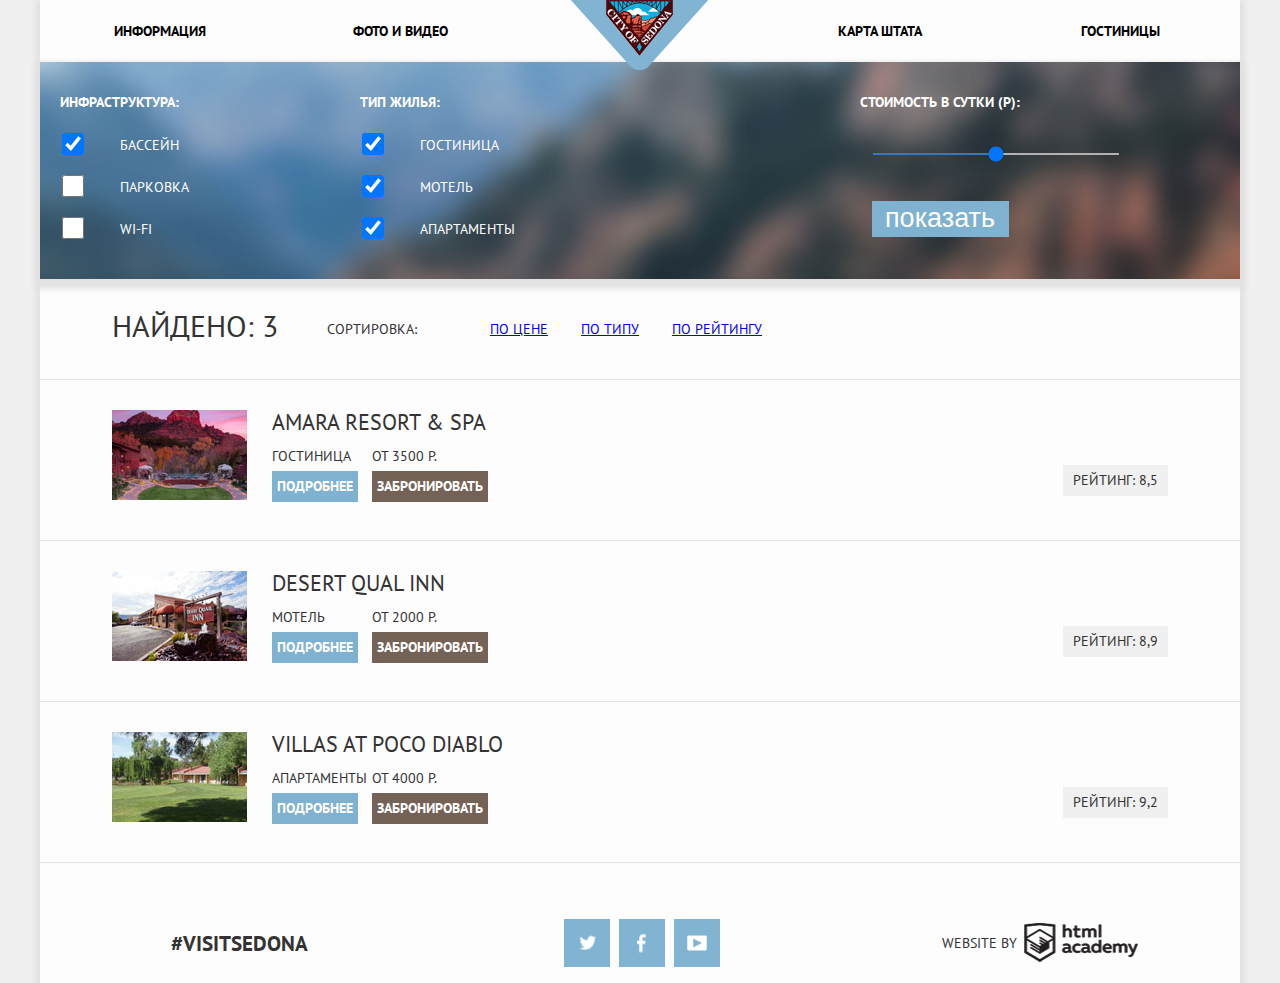
==== inner.html @ 4c353b9e "декоративные изменения" ====
<!DOCTYPE html>
<html lang="ru">

<head>
    <meta charset="UTF-8">
    <title>Document</title>
    <link rel="stylesheet" href="css/normalize.css">
    <link href="https://fonts.googleapis.com/css?family=PT+Sans:400,700&amp;subset=cyrillic,cyrillic-ext" rel="stylesheet">
    <link rel="stylesheet" href="css/style.css">
</head>

<body>
    <div class="wrapper">
        <!--main-header start-->
        <header class="main-header">
            <nav>
                <ul class="clearfix">
                    <li><a href="#">Информация</a></li>
                    <li><a href="#">Фото и видео</a></li>
                    <li><a href="#">Карта штата</a></li>
                    <li><a href="#">Гостиницы</a></li>
                </ul>
            </nav>
            <div class="logo">
                <a href="#"><img src="img/logo-sedona.png" alt="логотип" height="70" width="138"></a>
            </div>
        </header>
        <!--main-header end-->
        <!--ad start-->
        <form action="#" method="post" class="main-form clearfix">
            <fieldset class="">
                <legend>инфраструктура:</legend>
                <div class="inner-form">

                    <div class="check ">
                        <input type="checkbox" name="pool" id="pool" checked>
                    </div>
                    <label for="pool">бассейн</label>
                    <div class="check clearfix">
                        <input type="checkbox" name="parking" id="parking">
                    </div>
                    <label for="parking">парковка</label>
                    <div class="check clearfix">
                        <input type="checkbox" name="wi-fi" id="wi-fi">
                    </div>
                    <label for="wi-fi">wi-fi</label>
                </div>
            </fieldset>

            <fieldset class="">
                <legend>тип жилья:</legend>
                <div class="inner-form">
                    <div class="check">
                        <input type="checkbox" name="hotel" id="hotel" checked>
                    </div>
                    <label for="hotel">гостиница</label>
                    <div class="check">
                        <input type="checkbox" name="motel" id="motel" checked>
                    </div>
                    <label for="motel">мотель</label>
                    <div class="check">
                        <input type="checkbox" name="apartaments" id="apartaments" checked>

                    </div>
                    <label for="apartaments">апартаменты</label>
                </div>
            </fieldset>

            <fieldset class="">
                <legend>стоимость в сутки (Р):</legend>
                <input type="range" id="count" name="count" min="1" max="3000" step="100">
            </fieldset>
            <button type="submit">показать</button>
        </form>
        <!--ad end-->
        <!--sort start-->
        <div class="sort clearfix">
            <h2>найдено: 3</h2>
            <span>сортировка:</span>
            <ul class="clearfix">
                <li><a href="#">по цене</a></li>
                <li><a href="#">по типу</a></li>
                <li><a href="#">по рейтингу</a></li>
            </ul>
        </div>
        <!--sort end-->
        <!--results start-->
        <div class="results">
            <div class="results-item clearfix">
                <div class="image">
                    <img src="img/amara-resort.jpg" alt="amara resort & spa" height="90" width="135"></div>
                <div class="raiting">рейтинг: 8,5</div>
                <div class="inf">
                    <h2>amara resort & spa</h2>
                    <span>гостиница</span>
                    <span>от 3500 р.</span>
                    <a href="#">подробнее</a>
                    <a href="#">забронировать</a>
                </div>
            </div>
            <div class="results-item clearfix">
                <div class="image">
                    <img src="img/desert-quan-inn.jpg" alt="desert qual inn" height="90" width="135">
                </div>
                <div class="raiting">рейтинг: 8,9</div>
                <div class="inf">
                    <h2>desert qual inn</h2>
                    <span>мотель</span>
                    <span>от 2000 р.</span>
                    <a href="#">подробнее</a>
                    <a href="#">забронировать</a>
                </div>
            </div>
            <div class="results-item clearfix">
                <div class="image">
                    <img src="img/villas-at-poco.jpg" alt="villas at poco diablo" height="90" width="135">
                </div>
                <div class="raiting">рейтинг: 9,2</div>
                <div class="inf">
                    <h2>villas at poco diablo</h2>
                    <span>апартаменты</span>
                    <span>от 4000 р.</span>
                    <a href="#">подробнее</a>
                    <a href="#">забронировать</a></div>
            </div>
        </div>
        <!--results end-->
        <!--footer start-->
        <footer>
            <div class="footer-hashtag">
                <p>#visitsedona</p>
            </div>
            <div class="footer-social">
                <a class="social-btn social-btn-tw" href="#">Твиттер</a>
                <a class="social-btn social-btn-fb" href="#">Фейсбук</a>
                <a class="social-btn social-btn-yb" href="#">Ютюб</a>
            </div>
            <div class="footer-copyright">
                <p>website by</p>
                <a class="btn" href="https://htmlacademy.ru"><img src="img/logo-academy.png" alt="академия" height="39" width="113"></a>
            </div>
        </footer>
    </div>
    <!--footer end-->
</body>

</html>
---- css/style.css ----
body {
    font-family: "PT Sans", "Arial", sans-serif;
    font-size: 14px;
    line-height: 21px;
    color: #333333;
    font-weight: normal;
    background-color: #F0F0F0;
    text-transform: uppercase
}

.wrapper {
    max-width: 1200px;
    min-width: 768px;
    margin: auto;
    background-color: #FDFDFD;
    box-shadow: 0px 5px 5px 5px #E2E2E2;
}

h2 {
    font-family: "PT Sans", sans-serif;
    font-size: 30px;
    line-height: 24px;
    font-weight: normal;
}

h3 {
    font-family: "PT Sans", sans-serif;
    font-weight: bold;
    font-size: 21px;
    line-height: 26px;
    color: #000000
}

.clearfix:after {
    display: table;
    content: "";
    clear: both;
}

header {
    position: relative;
}

ul {
    margin: 0;
    padding: 0
}

nav li {
    float: left;
    width: 20%;
    list-style: none;
    text-align: center;
    padding: 18px 0;
}

nav li a {
    text-decoration: none;
    color: black;
    font-weight: bold;
    line-height: 26px;
}

nav li:nth-child(3) {
    margin-left: 20%;
}

.logo {
    width: 138px;
    height: 70px;
    position: absolute;
    top: 0;
    bottom: 0;
    left: 0;
    right: 0;
    margin-left: auto;
    margin-right: auto;
    z-index: 100
}

.intro {
    height: 512px;
    position: relative;
    width: 100%;
    background-image: url(../img/mountains.jpg);
    background-size: contain;
    background-size: 1200px 512px;
    background-repeat: no-repeat;
    position: relative;
}

.intro::after {
    content: "";
    position: absolute;
    width: 100%;
    min-width: 768px;
    height: 57px;
    background-image: url(../img/tooth.png);
    background-position: bottom;
    background-color: transparent;
    background-size: contain;
    background-repeat: no-repeat;
    display: block;
    top: 100%;
    margin-top: -57px;
    z-index: 400;
}

nav li a:hover {
    color: #81B3D2;
}

nav li a:active {
    color: #B2B2B2;
}

.intro img {
    position: absolute;
    top: 70px;
    bottom: 0;
    left: 0;
    right: 0;
    margin-left: auto;
    margin-right: auto;
}

.main-page-content .about-sedona {
    text-align: center;
    padding-top: 61px;
    font-size: 21px;
    width: 440px;
    margin-left: auto;
    margin-right: auto;
}

.main-page-content .features-title {
    text-align: center;
    line-height: 26px;
}

.about-sedona-wrapper {
    height: 217px;
    margin-top: -20px;
    background-color: white;
}

.cause {
    font-size: 0px;
    height: 256px;
    background-color: #7FB1D0
}

.desription {
    display: inline-block;
    width: 33.333333%;
    min-height: 256px;
    vertical-align: top;
    font-size: 14px;
    text-align: center;
    background-color: #7FB1D0
}

.arround-picture {
    max-width: 302px;
    color: #ffffff;
    margin: auto
}

.arround-picture h3 {
    color: #ffffff;
    width: 155px;
    line-height: 21px;
    margin-left: auto;
    margin-right: auto;
    margin-top: 53px;
}

.advantages {
    font-size: 0;
    height: 331px;
}

.advantages-item {
    display: inline-block;
    width: 33.333333%;
    font-size: 14px;
    text-align: center;
    vertical-align: top;
    position: relative;
    margin-top: 164px;
}

.advantages-item:first-of-type::before {
    content: "";
    position: absolute;
    background-image: url(../img/house.png);
    width: 75px;
    height: 72px;
    bottom: 125px;
    right: 50%;
    margin-right: -37px;
}

.inner-wrapper {
    max-width: 285px;
    margin-left: auto;
    margin-right: auto;
}

.advantages-item:nth-of-type(2)::before {
    content: "";
    position: absolute;
    background-image: url(../img/hamburger.png);
    width: 74px;
    height: 70px;
    bottom: 125px;
    right: 50%;
    margin-right: -37px;
}

.advantages-item:last-of-type::before {
    content: "";
    position: absolute;
    background-image: url(../img/present.png);
    width: 64px;
    height: 76px;
    bottom: 125px;
    right: 50%;
    margin-right: -32px;
}

.advantages-item b {
    font-family: "PT Sans", sans-serif;
    font-weight: bold;
    font-size: 21px;
}

.img-wrapper {
    display: inline-block;
    width: 66.666666%;
    vertical-align: top;
}

.img-wrapper img {
    max-width: 100%;
    width: auto;
}

.№ {
    font-size: 14px;
    display: inline-block;
    width: 33.333333%;
    height: 256px;
    text-align: center;
    vertical-align: top;
    background-color: #ECECEC;
    margin-top: 0;
}

.inner-cause-wrapper {
    max-width: 265px;
    height: 142px;
    margin-left: auto;
    margin-right: auto;
}

.inner-cause-wrapper h3 {
    display: inline-block;
    vertical-align: top;
    line-height: 21px;
    margin-top: 50px;
    width: 145px;
}

.pre-form-message {
    width: 434px;
    margin-left: auto;
    margin-right: auto
}

.pre-form-message h2 {
    text-align: center;
    font-size: 30px;
    font-weight: bold
}

.pre-form-message p {
    text-align: center;
    width: 399px;
    line-height: 24px;
}

.form-title {
    text-align: center;
    width: 568px;
    height: 86px;
    margin-left: auto;
    margin-right: auto;
    background-color: #756256
}

.form-title h3 {
    color: white;
    padding-top: 30px;
    font-style: 21px;
}

footer {
    font-size: 0px;
    height: 120px;
}

[class^="footer-"] {
    display: inline-block;
    width: 33.3%;
    font-size: 14px;
    text-align: center;
    vertical-align: middle;
    margin-top: 40px
}
.footer-hashtag{
    font-size: 21px;
    font-weight: bold
}
.footer-social .social-btn {
    font-size: 0;
    display: inline-block;
    vertical-align: top;
    width: 46px;
    height: 48px;
    background-color: #81B3D2;
    position: relative;
    margin-left: 5px;
}

.footer-social .social-btn:hover {
    background-color: #669EC0;
}

.footer-social .social-btn:active {
    background-color: #5496BD;
}

.social-btn::before {
    content: "";
    position: absolute;
    background-image: url(../img/spritesheet.png);
    background-repeat: no-repeat;
    transform: translate(-50%, -50%);
    top: 50%;
    left: 50%;
}

.social-btn:active::before {
    opacity: 0.3
}

.social-btn-tw::before {
    width: 17px;
    height: 15px;
    background-position: -250px -83px;
}

.social-btn-fb::before {
    width: 10px;
    height: 19px;
    background-position: -252px -54px;
}

.social-btn-yb::before {
    width: 20px;
    height: 16px;
    background-position: -5px -5px;
}

.footer-copyright p {
    display: inline-block;
    vertical-align: top;
    margin-top: 30px;
}
.footer-copyright a{
    font-size: 0;
    display: inline-block;
    vertical-align: top;
    margin-top: 40px;
    position: relative;
    width: 115px;
    height: 40px;
    background-image: url(../img/spritesheet.png);
    background-repeat: no-repeat;
    background-position: -4px -69px;
    transform: translate(-50%, -50%);
    top: 0%;
    left: 60px;
}
.footer-copyright a:hover{
    background-position: -160px -5px;
    
}
.footer-copyright a:active{
    background-position: -127px -54px;
    
}
form {
    width: 568px;
    margin-left: auto;
    margin-right: auto;
    box-shadow: 0px 5px 5px 5px #E2E2E2
}

form label {
    width: 95px;
    float: left;
    margin-top: 55px;
    margin-left: 56px;
    font-weight: bold
}

form input {
    width: 346px;
    float: right;
    margin-top: 40px;
    height: 38px;
    margin-right: 60px;
    background-color: #F2F2F2
}

form input:hover {
    background-color: #EBEBEB;
}

form input:active {
    background-color: white;
}

form input:focus {
    background-color: white;
}

.form-col {
    width: 50%;
    float: left;
}

.form-col:first-child {
    width: 50%;
    float: left;
}

.number-child,
.number-parents {
    font-size: 0;
    width: 118px;
    float: right;
    margin-right: 60px
}

.number-parents {
    margin-right: 5px
}

.number-child input,
.number-parents input {
    width: 38px;
    height: 34px;
    display: inline-block;
    vertical-align: top;
    float: none;
    padding: 0;
    margin-right: 0;
}

.number-parents input,
.number-parents button {
    margin-left: -2px
}

.number-child button,
.number-parents button {
    width: 38px;
    height: 38px;
    display: inline-block;
    vertical-align: top;
    margin-top: 40px;
}

.form-col:last-child label {
    margin-left: 51px;
    width: 40px;
}

.form-col label {
    margin-top: 50px;
}

form [type="submit"] {
    width: 458px;
    height: 58px;
    background-color: #7FB1D0;
    color: white;
    font-size: 27px;
    display: inline-block;
    margin-bottom: 55px;
    margin-right: 55px;
    border: none
}

form [type="submit"]:hover {
    background-color: #669EC0;
}

form [type="submit"]:active {
    background-color: #5496BD;
    color: #7EB0CD
}

.main-form {
    margin: 0;
    padding: 0;
    width: auto;
    max-width: 100%;
    height: 217px;
    background-image: url(../img/mountains-in-blur.jpg);
    background-size: cover;
    background-repeat: no-repeat;
    background-position: center
}

.main-form input {
    margin: 0;
    padding: 0;
}

.main-form input[type="checkbox"] {
    width: 26px;
    height: 22px;
    float: left;
    margin: 0;
    clear: left;
    margin-top: 20px;
    margin-left: 20px;
    border: 3px solid black 
}

legend {
    color: white;
    margin-left: 20px;
    font-weight: bolder
}

.inner-form {
    width: 130px;
}

.main-form label {
    float: right;
    width: 50px;
    margin: 0;
    padding: 0;
    clear: left;
    margin-top: -20px;
    color: white;
    font-weight: 100
}

.main-form fieldset {
    float: left;
    width: 25%;
    height: auto;
    margin: 0;
    margin-top: 30px;
    ;
    padding: 0;
    border: none
}

.main-form fieldset:last-of-type {
    height: 50%;
    width: 50%;
}

.main-form fieldset:last-of-type legend {
    margin-left: auto;
    margin-right: auto
}

.main-form input[type="range"] {
    width: 248px;
    float: right;
    clear: right;
    height: 2px;
    margin-top: 40px;
    margin-right: 20%
}

.main-form button {
    width: 137px;
    height: 36px;
    margin-left: auto;
    margin-right: auto;
    display: block
}

.sort h2 {
    margin-left: 72px;
    margin-top: 35px;
    float: left;
    clear: left
}

.sort {
    border-bottom: 1px solid #E3E3E3;
    height: 100px
}

.sort li {
    list-style: none;
    float: left;
    height: 30px;
    margin-top: 40px;
    margin-left: 33px;
}

.sort li a {
    margin-top: 0px;
    float: left;
    clear: left
}

.sort li:first-child a {
    margin-left: 40px;
}

.sort span {
    margin-left: 49px;
    float: left;
    margin-top: 40px
}

.results-item {
    padding: 30px 72px;
    border-bottom: 1px solid #E3E3E3;
}

.results-item .image {
    float: left;
}

.results-item .raiting {
    float: right;
    background-color: #F0F0F0;
    padding: 5px 10px;
    margin-top: 55px;
}

.results-item .inf {
    margin: 0;
    padding: 0;
    margin-left: 160px;
    height: 100px;
}

.inf h2 {
    font-size: 22px;
    float: left;
    padding: 0;
    margin: 0;
}

.inf span {
    display: inline-block;
    margin-top: -60px
}

.inf span {
    float: left;
    clear: left
}

.inf span:last-of-type {
    margin-left: 100px
}

.inf a {
    float: left;
    padding: 0;
    margin: 0;
    margin-top: -35px;
    text-decoration: none;
    background-color: #7FB1D0;
    color: white;
    padding: 5px;
    font-weight: bold
}

.inf a:last-of-type {
    margin-left: 100px;
    background-color: #756256
}

.inf a:first-of-type {
    float: left;
    clear: left
}
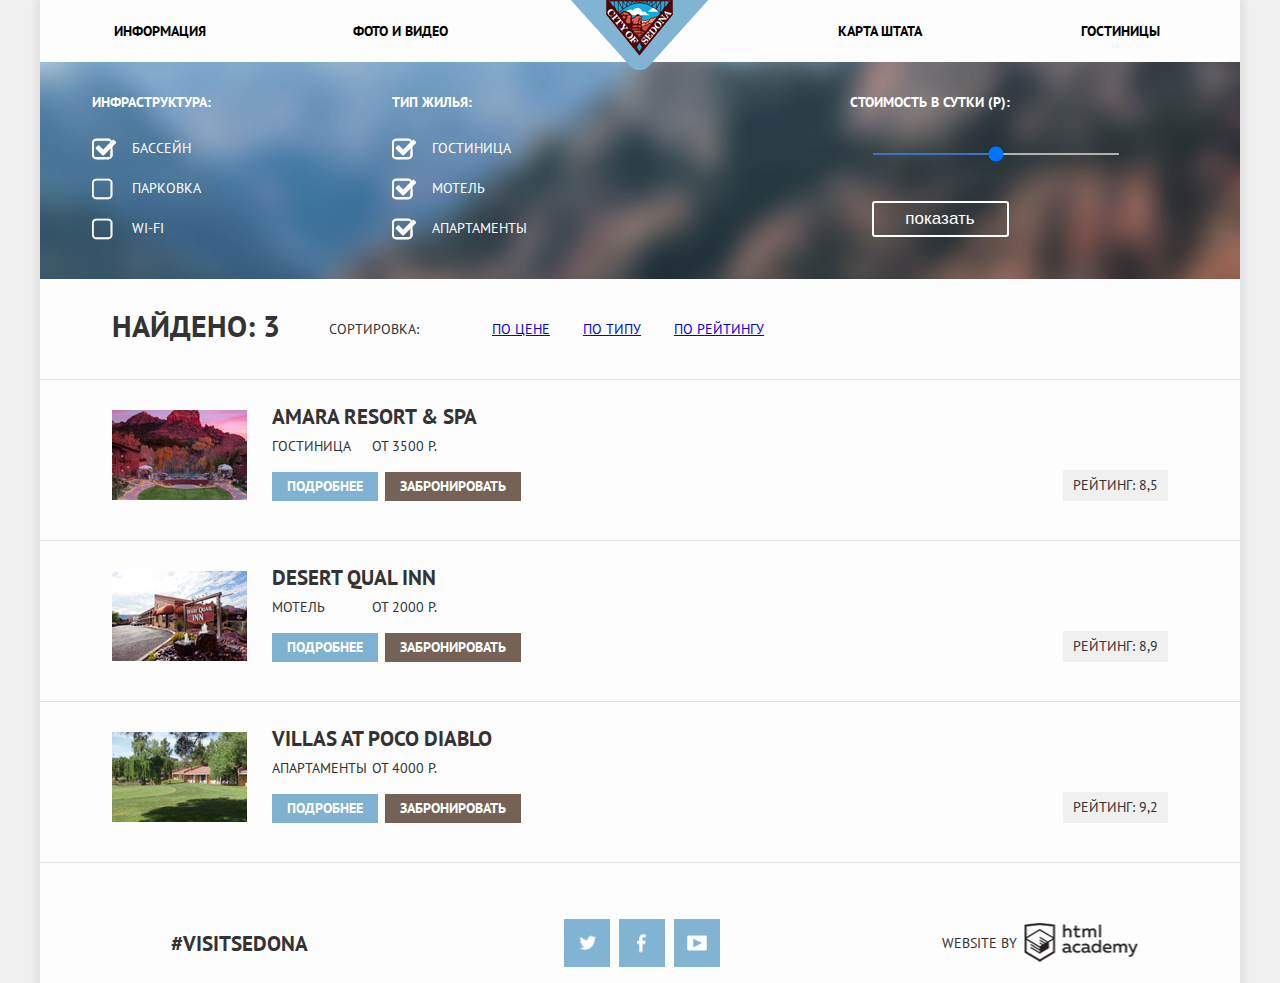
==== commit d56aeead: "small fixes" ====
--- a/inner.html
+++ b/inner.html
@@ -32,17 +32,13 @@
                 <legend>инфраструктура:</legend>
                 <div class="inner-form">
 
-                    <div class="check ">
-                        <input type="checkbox" name="pool" id="pool" checked>
-                    </div>
+                    <input type="checkbox" name="pool" id="pool" checked>
                     <label for="pool">бассейн</label>
-                    <div class="check clearfix">
-                        <input type="checkbox" name="parking" id="parking">
-                    </div>
+
+                    <input type="checkbox" name="parking" id="parking">
+
                     <label for="parking">парковка</label>
-                    <div class="check clearfix">
-                        <input type="checkbox" name="wi-fi" id="wi-fi">
-                    </div>
+                    <input type="checkbox" name="wi-fi" id="wi-fi">
                     <label for="wi-fi">wi-fi</label>
                 </div>
             </fieldset>
@@ -50,18 +46,12 @@
             <fieldset class="">
                 <legend>тип жилья:</legend>
                 <div class="inner-form">
-                    <div class="check">
-                        <input type="checkbox" name="hotel" id="hotel" checked>
-                    </div>
+                    <input type="checkbox" name="hotel" id="hotel" checked>
                     <label for="hotel">гостиница</label>
-                    <div class="check">
-                        <input type="checkbox" name="motel" id="motel" checked>
-                    </div>
+                    <input type="checkbox" name="motel" id="motel" checked>
                     <label for="motel">мотель</label>
-                    <div class="check">
-                        <input type="checkbox" name="apartaments" id="apartaments" checked>
+                    <input type="checkbox" name="apartaments" id="apartaments" checked>
 
-                    </div>
                     <label for="apartaments">апартаменты</label>
                 </div>
             </fieldset>
@@ -137,7 +127,7 @@
             </div>
             <div class="footer-copyright">
                 <p>website by</p>
-                <a class="btn" href="https://htmlacademy.ru"><img src="img/logo-academy.png" alt="академия" height="39" width="113"></a>
+                <a class="btn" href="https://htmlacademy.ru">academy</a>
             </div>
         </footer>
     </div>
--- a/css/style.css
+++ b/css/style.css
@@ -275,7 +275,8 @@
 .pre-form-message {
     width: 434px;
     margin-left: auto;
-    margin-right: auto
+    margin-right: auto;
+    margin-top: -10px;
 }
 
 .pre-form-message h2 {
@@ -296,7 +297,8 @@
     height: 86px;
     margin-left: auto;
     margin-right: auto;
-    background-color: #756256
+    background-color: #756256;
+    margin-top: 50px;
 }
 
 .form-title h3 {
@@ -318,10 +320,12 @@
     vertical-align: middle;
     margin-top: 40px
 }
-.footer-hashtag{
+
+.footer-hashtag {
     font-size: 21px;
     font-weight: bold
 }
+
 .footer-social .social-btn {
     font-size: 0;
     display: inline-block;
@@ -378,7 +382,8 @@
     vertical-align: top;
     margin-top: 30px;
 }
-.footer-copyright a{
+
+.footer-copyright a {
     font-size: 0;
     display: inline-block;
     vertical-align: top;
@@ -393,14 +398,15 @@
     top: 0%;
     left: 60px;
 }
-.footer-copyright a:hover{
+
+.footer-copyright a:hover {
     background-position: -160px -5px;
-    
-}
-.footer-copyright a:active{
+}
+
+.footer-copyright a:active {
     background-position: -127px -54px;
-    
-}
+}
+
 form {
     width: 568px;
     margin-left: auto;
@@ -408,10 +414,14 @@
     box-shadow: 0px 5px 5px 5px #E2E2E2
 }
 
+form .form-row:first-of-type label {
+    margin-top: 50px;
+}
+
 form label {
     width: 95px;
     float: left;
-    margin-top: 55px;
+    margin-top: 61px;
     margin-left: 56px;
     font-weight: bold
 }
@@ -422,7 +432,8 @@
     margin-top: 40px;
     height: 38px;
     margin-right: 60px;
-    background-color: #F2F2F2
+    background-color: #F2F2F2;
+    border:none
 }
 
 form input:hover {
@@ -477,8 +488,9 @@
 
 .number-child button,
 .number-parents button {
+    border: none;
     width: 38px;
-    height: 38px;
+    height: 34px;
     display: inline-block;
     vertical-align: top;
     margin-top: 40px;
@@ -523,28 +535,56 @@
     background-image: url(../img/mountains-in-blur.jpg);
     background-size: cover;
     background-repeat: no-repeat;
-    background-position: center
-}
-
-.main-form input {
-    margin: 0;
-    padding: 0;
+    background-position: center;
+    box-shadow: none
 }
 
 .main-form input[type="checkbox"] {
-    width: 26px;
+    display: none;
+}
+
+.main-form input[type="checkbox"] + label {
+    display: block;
+    margin: 10px 0;
+    line-height: 20px;
+    position: relative;
+    cursor: pointer;
+    padding-left: 40px;
+    margin-left: 52px;
+}
+
+.main-form input[type="checkbox"] + label:first-of-type {
+    margin-top: 25px;
+}
+
+.main-form input[type="checkbox"] + label::before {
+    content: "";
+    display: block;
+    width: 24px;
     height: 22px;
-    float: left;
-    margin: 0;
-    clear: left;
-    margin-top: 20px;
-    margin-left: 20px;
-    border: 3px solid black 
+    background-image: url(../img/spritesheet.png);
+    background-position: -287px -6px;
+    position: absolute;
+    top: 0;
+    left: 0;
+}
+
+.main-form input[type="checkbox"]:checked + label::after {
+    content: "";
+    display: block;
+    width: 24px;
+    height: 22px;
+    background-image: url(../img/spritesheet.png);
+    background-position: -323px -7px;
+    position: absolute;
+    top: 0;
+    left: 0;
 }
 
 legend {
     color: white;
-    margin-left: 20px;
+    margin-left: 52px;
+    margin-top: 32px;
     font-weight: bolder
 }
 
@@ -553,7 +593,7 @@
 }
 
 .main-form label {
-    float: right;
+    float: left;
     width: 50px;
     margin: 0;
     padding: 0;
@@ -580,8 +620,7 @@
 }
 
 .main-form fieldset:last-of-type legend {
-    margin-left: auto;
-    margin-right: auto
+    margin-left: 35%;
 }
 
 .main-form input[type="range"] {
@@ -598,14 +637,25 @@
     height: 36px;
     margin-left: auto;
     margin-right: auto;
-    display: block
+    display: block;
+    background-color: transparent;
+    border: 2px solid white;
+    border-radius: 3px;
+    font-size: 17px;
+    font-family: "PT Sans" sans-serif
 }
 
 .sort h2 {
     margin-left: 72px;
     margin-top: 35px;
+    font-weight: bold;
     float: left;
     clear: left
+}
+
+.main-form button:hover {
+    background-color: #ffffff;
+    color: black
 }
 
 .sort {
@@ -650,7 +700,7 @@
     float: right;
     background-color: #F0F0F0;
     padding: 5px 10px;
-    margin-top: 55px;
+    margin-top: 60px;
 }
 
 .results-item .inf {
@@ -661,15 +711,17 @@
 }
 
 .inf h2 {
-    font-size: 22px;
+    font-size: 21px;
+    font-weight: bold;
     float: left;
     padding: 0;
     margin: 0;
+    margin-top: -5px;
 }
 
 .inf span {
     display: inline-block;
-    margin-top: -60px
+    margin-top: -70px
 }
 
 .inf span {
@@ -685,20 +737,16 @@
     float: left;
     padding: 0;
     margin: 0;
-    margin-top: -35px;
+    margin-top: -34px;
     text-decoration: none;
     background-color: #7FB1D0;
     color: white;
-    padding: 5px;
+    padding: 4px 15px;
     font-weight: bold
 }
 
 .inf a:last-of-type {
     margin-left: 100px;
-    background-color: #756256
-}
-
-.inf a:first-of-type {
-    float: left;
-    clear: left
-}+    background-color: #756256;
+    margin-left: 113px;
+}
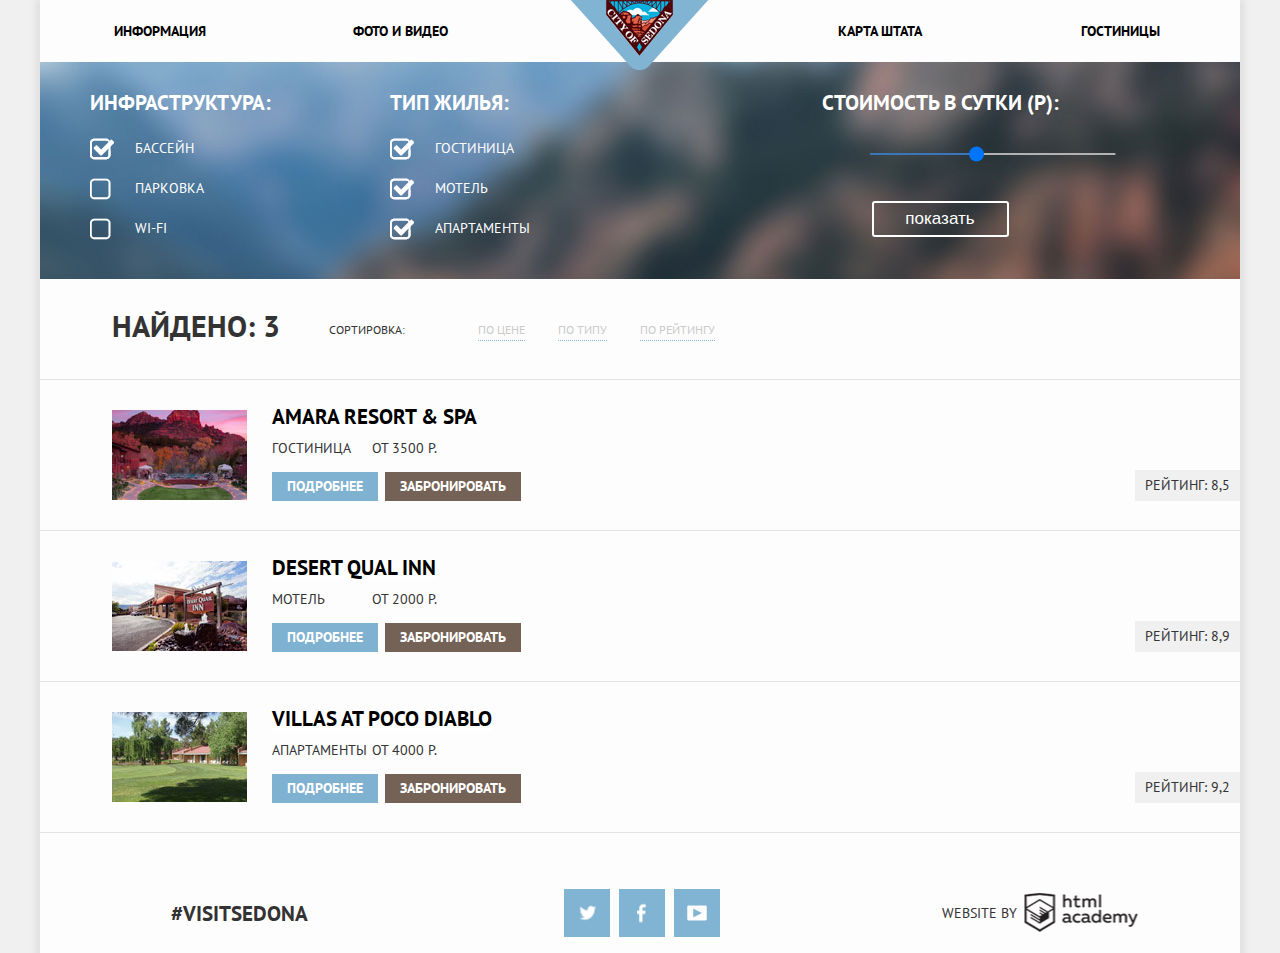
==== commit f696b991: "small fixes" ====
--- a/inner.html
+++ b/inner.html
@@ -58,7 +58,7 @@
 
             <fieldset class="">
                 <legend>стоимость в сутки (Р):</legend>
-                <input type="range" id="count" name="count" min="1" max="3000" step="100">
+                <input type="range" id="count" name="count" min="1" max="3500" step="500">
             </fieldset>
             <button type="submit">показать</button>
         </form>
@@ -81,7 +81,7 @@
                     <img src="img/amara-resort.jpg" alt="amara resort & spa" height="90" width="135"></div>
                 <div class="raiting">рейтинг: 8,5</div>
                 <div class="inf">
-                    <h2>amara resort & spa</h2>
+                    <a href="#"><h2>amara resort & spa</h2></a>
                     <span>гостиница</span>
                     <span>от 3500 р.</span>
                     <a href="#">подробнее</a>
@@ -94,7 +94,7 @@
                 </div>
                 <div class="raiting">рейтинг: 8,9</div>
                 <div class="inf">
-                    <h2>desert qual inn</h2>
+                    <a href="#"><h2>desert qual inn</h2></a>
                     <span>мотель</span>
                     <span>от 2000 р.</span>
                     <a href="#">подробнее</a>
@@ -107,7 +107,7 @@
                 </div>
                 <div class="raiting">рейтинг: 9,2</div>
                 <div class="inf">
-                    <h2>villas at poco diablo</h2>
+                    <a href="#"><h2>villas at poco diablo</h2></a>
                     <span>апартаменты</span>
                     <span>от 4000 р.</span>
                     <a href="#">подробнее</a>
--- a/css/style.css
+++ b/css/style.css
@@ -433,7 +433,7 @@
     height: 38px;
     margin-right: 60px;
     background-color: #F2F2F2;
-    border:none
+    border: none
 }
 
 form input:hover {
@@ -549,8 +549,8 @@
     line-height: 20px;
     position: relative;
     cursor: pointer;
-    padding-left: 40px;
-    margin-left: 52px;
+    margin-left: 50px;
+    padding-left: 45px;
 }
 
 .main-form input[type="checkbox"] + label:first-of-type {
@@ -581,35 +581,46 @@
     left: 0;
 }
 
+.main-form input[type="checkbox"]:checked:disabled + label::after {
+    opacity: 0.7
+}
+
+.main-form input[type="checkbox"]:checked:disabled + label::before {
+    opacity: 0.7
+}
+
 legend {
     color: white;
-    margin-left: 52px;
+    margin-left: 50px;
     margin-top: 32px;
-    font-weight: bolder
+    font-size: 21px;
+    font-weight: bold
 }
 
 .inner-form {
-    width: 130px;
+    width: 200px;
 }
 
 .main-form label {
     float: left;
-    width: 50px;
+    width: 100px;
     margin: 0;
     padding: 0;
     clear: left;
     margin-top: -20px;
+    transform: translateX(0px);
     color: white;
-    font-weight: 100
+    font-weight: normal
 }
 
 .main-form fieldset {
     float: left;
-    width: 25%;
+    text-align:left;
+    max-width: 25%;
+    min-width: 25%;
     height: auto;
     margin: 0;
     margin-top: 30px;
-    ;
     padding: 0;
     border: none
 }
@@ -617,19 +628,22 @@
 .main-form fieldset:last-of-type {
     height: 50%;
     width: 50%;
+    max-width: 50%;
+    min-width: 50%;
 }
 
 .main-form fieldset:last-of-type legend {
-    margin-left: 35%;
+    margin-left: auto;
+    margin-right: auto;
 }
 
 .main-form input[type="range"] {
-    width: 248px;
-    float: right;
-    clear: right;
+    width: 247px;
     height: 2px;
     margin-top: 40px;
-    margin-right: 20%
+    margin-right: auto;
+    transform: translateX(-50%)
+    
 }
 
 .main-form button {
@@ -666,7 +680,7 @@
 .sort li {
     list-style: none;
     float: left;
-    height: 30px;
+    height: 20px;
     margin-top: 40px;
     margin-left: 33px;
 }
@@ -674,7 +688,20 @@
 .sort li a {
     margin-top: 0px;
     float: left;
-    clear: left
+    clear: left;
+    text-decoration: none;
+    font-size: 12px;
+    color: #cacaca;
+    border-bottom: 1px dotted #81B3D2
+}
+
+.sort li a:hover {
+    color: #81B3D2;
+}
+
+.sort li a:active {
+    color: black;
+    border: none
 }
 
 .sort li:first-child a {
@@ -684,16 +711,19 @@
 .sort span {
     margin-left: 49px;
     float: left;
-    margin-top: 40px
+    margin-top: 40px;
+    font-size: 12px;
 }
 
 .results-item {
-    padding: 30px 72px;
+    padding-left: 72px;
     border-bottom: 1px solid #E3E3E3;
+    height: 120px;
 }
 
 .results-item .image {
     float: left;
+    margin-top: 0px;
 }
 
 .results-item .raiting {
@@ -708,20 +738,30 @@
     padding: 0;
     margin-left: 160px;
     height: 100px;
-}
-
-.inf h2 {
+    margin-top: 30px;
+}
+
+.inf a h2 {
     font-size: 21px;
     font-weight: bold;
     float: left;
     padding: 0;
     margin: 0;
     margin-top: -5px;
+    padding: 0;
+}
+
+.inf h2:hover {
+    color: #7FB1D0
+}
+
+.inf h2:active {
+    color: #CACACA
 }
 
 .inf span {
     display: inline-block;
-    margin-top: -70px
+    margin-top: -68px
 }
 
 .inf span {
@@ -745,8 +785,33 @@
     font-weight: bold
 }
 
+.inf a:first-of-type {
+    padding: 0;
+    color: black;
+    background-color: white;
+    margin: 0;
+}
+
 .inf a:last-of-type {
     margin-left: 100px;
     background-color: #756256;
     margin-left: 113px;
 }
+
+.inf a:last-of-type:hover {
+    background-color: #604E43;
+}
+
+.inf a:last-of-type:active {
+    background-color: #503E33;
+    color: rgba(133, 120, 113, 0.7);
+}
+
+.inf a:nth-of-type(2):hover {
+    background-color: #669EC0;
+}
+
+.inf a:nth-of-type(2):active {
+    background-color: #5496BD;
+    color: rgba(136, 182, 209, 0.7)
+}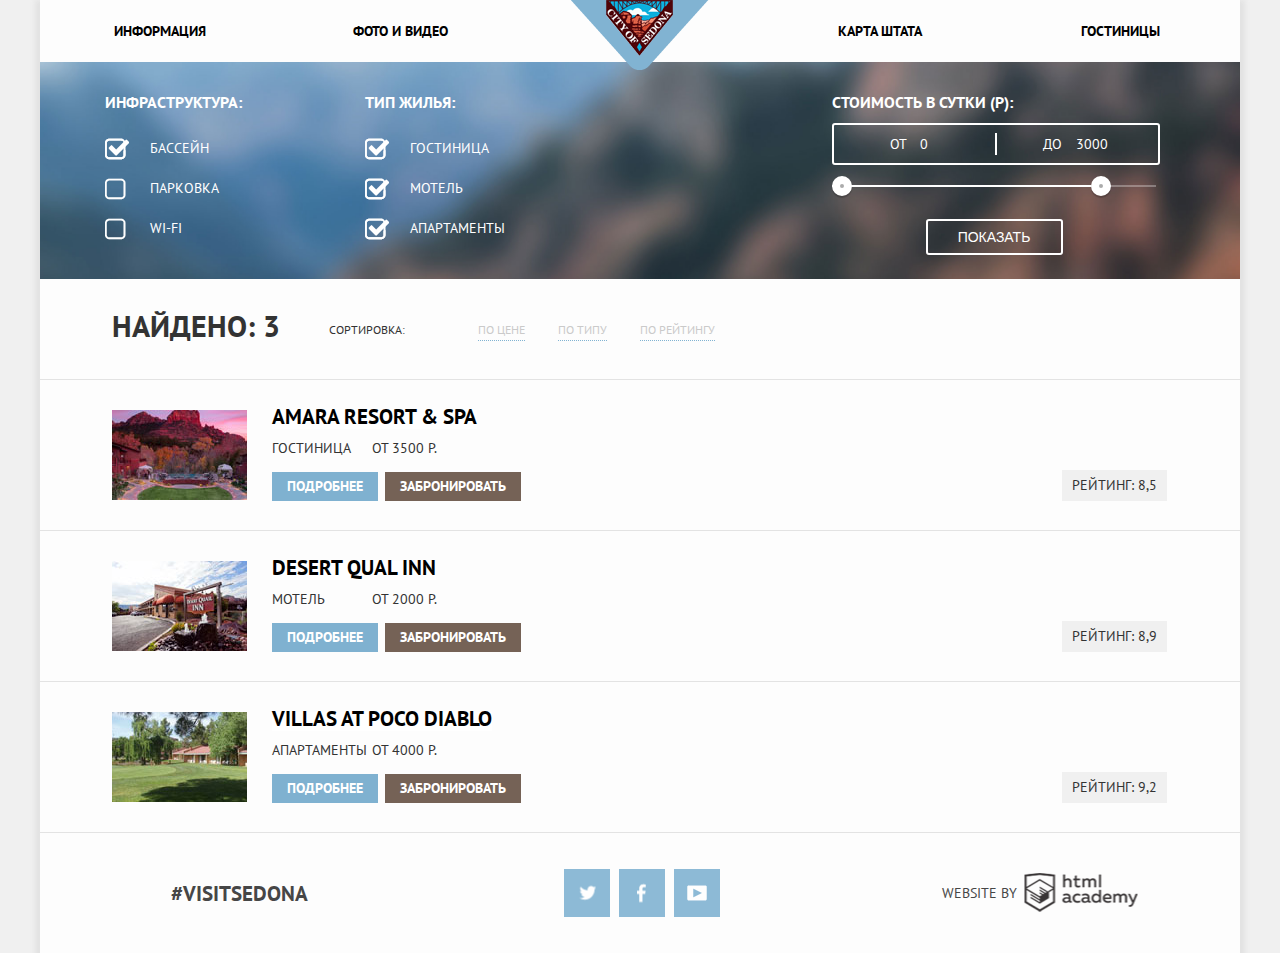
==== commit 5045d786: "fixes" ====
--- a/inner.html
+++ b/inner.html
@@ -57,10 +57,26 @@
             </fieldset>
 
             <fieldset class="">
+               <div class="filter-range">
                 <legend>стоимость в сутки (Р):</legend>
-                <input type="range" id="count" name="count" min="1" max="3500" step="500">
+                <div class="price-controls">
+                    <label class="min-price">от
+                        <input type="text" name="min-price" value="0">
+                    </label>
+                    <label class="max-price">до
+                        <input type="text" name="max-price" value="3000">
+                    </label>
+                </div>
+                <div class="range-controls">
+                    <div class="scale">
+                        <div class="bar"></div>
+                    </div>
+                    <div class="range-toggle range-toggle-min"></div>
+                    <div class="range-toggle range-toggle-max"></div>
+                </div>
+                <button type="submit">показать</button>
+                </div>
             </fieldset>
-            <button type="submit">показать</button>
         </form>
         <!--ad end-->
         <!--sort start-->
@@ -116,7 +132,7 @@
         </div>
         <!--results end-->
         <!--footer start-->
-        <footer>
+        <footer class="main-footer">
             <div class="footer-hashtag">
                 <p>#visitsedona</p>
             </div>
--- a/css/style.css
+++ b/css/style.css
@@ -5,7 +5,7 @@
     color: #333333;
     font-weight: normal;
     background-color: #F0F0F0;
-    text-transform: uppercase
+    text-transform: uppercase;
 }
 
 .wrapper {
@@ -14,6 +14,7 @@
     margin: auto;
     background-color: #FDFDFD;
     box-shadow: 0px 5px 5px 5px #E2E2E2;
+    position: relative
 }
 
 h2 {
@@ -83,8 +84,8 @@
     position: relative;
     width: 100%;
     background-image: url(../img/mountains.jpg);
-    background-size: contain;
-    background-size: 1200px 512px;
+    background-size: cover;
+    background-position: 0px -100px;
     background-repeat: no-repeat;
     position: relative;
 }
@@ -140,7 +141,7 @@
 
 .about-sedona-wrapper {
     height: 217px;
-    margin-top: -20px;
+    margin-top: -30px;
     background-color: white;
 }
 
@@ -168,7 +169,7 @@
 
 .arround-picture h3 {
     color: #ffffff;
-    width: 155px;
+    width: 151px;
     line-height: 21px;
     margin-left: auto;
     margin-right: auto;
@@ -276,7 +277,7 @@
     width: 434px;
     margin-left: auto;
     margin-right: auto;
-    margin-top: -10px;
+    margin-top: -30px;
 }
 
 .pre-form-message h2 {
@@ -310,6 +311,11 @@
 footer {
     font-size: 0px;
     height: 120px;
+    opacity: 0.9;
+    z-index: 3;
+    background-color: #fff;
+    position: relative;
+    margin-top: 80px;
 }
 
 [class^="footer-"] {
@@ -318,7 +324,7 @@
     font-size: 14px;
     text-align: center;
     vertical-align: middle;
-    margin-top: 40px
+    margin-top: 20px
 }
 
 .footer-hashtag {
@@ -407,11 +413,30 @@
     background-position: -127px -54px;
 }
 
+.main-footer {
+    margin-top: 0;
+    background-color: transparent;
+}
+
 form {
     width: 568px;
     margin-left: auto;
     margin-right: auto;
-    box-shadow: 0px 5px 5px 5px #E2E2E2
+    box-shadow: 0px 5px 5px 5px #E2E2E2;
+    background-color: #fff;
+    position: relative;
+    z-index: 2
+}
+
+iframe {
+    width: 100%;
+    min-width: 768px;
+    max-width: 1200px;
+    height: 582px;
+    position: absolute;
+    z-index: 1;
+    top: 2181px;
+    right: 0px;
 }
 
 form .form-row:first-of-type label {
@@ -427,13 +452,27 @@
 }
 
 form input {
-    width: 346px;
+    width: 336px;
     float: right;
+    color: black;
+    text-transform: uppercase;
+    font-weight: bold;
     margin-top: 40px;
+    padding-left: 10px;
     height: 38px;
     margin-right: 60px;
     background-color: #F2F2F2;
-    border: none
+    border: none;
+}
+
+input::-webkit-input-placeholder {
+    color: black;
+    font-family: "PT Sans", arial, sans-serif
+}
+
+input::-moz-placeholder {
+    color: black;
+    font-family: "PT Sans", arial, sans-serif
 }
 
 form input:hover {
@@ -460,25 +499,28 @@
 
 .number-child,
 .number-parents {
-    font-size: 0;
-    width: 118px;
+    font-size: 0px; 
+    width: 120px;
     float: right;
-    margin-right: 60px
+    margin-right: 55px
 }
 
 .number-parents {
-    margin-right: 5px
+    margin-right: 0px
 }
 
 .number-child input,
 .number-parents input {
     width: 38px;
     height: 34px;
+    font-size: 14px;
+    text-align: center;
     display: inline-block;
     vertical-align: top;
     float: none;
     padding: 0;
     margin-right: 0;
+    
 }
 
 .number-parents input,
@@ -491,6 +533,7 @@
     border: none;
     width: 38px;
     height: 34px;
+    font-size: 14px;
     display: inline-block;
     vertical-align: top;
     margin-top: 40px;
@@ -510,7 +553,7 @@
     height: 58px;
     background-color: #7FB1D0;
     color: white;
-    font-size: 27px;
+    font-size: 21px;
     display: inline-block;
     margin-bottom: 55px;
     margin-right: 55px;
@@ -549,7 +592,8 @@
     line-height: 20px;
     position: relative;
     cursor: pointer;
-    margin-left: 50px;
+    width: 100%;
+    margin-left: 65px;
     padding-left: 45px;
 }
 
@@ -591,10 +635,19 @@
 
 legend {
     color: white;
-    margin-left: 50px;
+    width: 100%;
+    margin-left: 65px;
     margin-top: 32px;
-    font-size: 21px;
+    font-size: 16px;
     font-weight: bold
+}
+
+.main-form fieldset:nth-of-type(2) legend {
+    margin-left: 25px
+}
+
+.main-form fieldset:nth-of-type(2) input[type="checkbox"] + label {
+    margin-left: 25px
 }
 
 .inner-form {
@@ -603,19 +656,17 @@
 
 .main-form label {
     float: left;
-    width: 100px;
-    margin: 0;
+    width: 100%;
+    margin: 0px 0px;
     padding: 0;
     clear: left;
-    margin-top: -20px;
-    transform: translateX(0px);
     color: white;
     font-weight: normal
 }
 
 .main-form fieldset {
     float: left;
-    text-align:left;
+    text-align: left;
     max-width: 25%;
     min-width: 25%;
     height: auto;
@@ -630,20 +681,116 @@
     width: 50%;
     max-width: 50%;
     min-width: 50%;
+    text-align: center
 }
 
 .main-form fieldset:last-of-type legend {
-    margin-left: auto;
-    margin-right: auto;
-}
-
-.main-form input[type="range"] {
-    width: 247px;
+    margin-left: 0px;
+    text-align: left;
+    margin-top: 0;
+}
+
+.filter-range {
+    width: 54%;
+    margin-left: 32%;
+    margin-right: auto;
+}
+
+.main-form fieldset:last-of-type input {
+    width: 50%;
+    margin: 0;
+    margin-top: -1px;
+    height: 38px;
+    color: inherit;
+    font: inherit;
+    background: none;
+    border: none;
+    float: none;
+}
+
+.price-controls {
+    height: 38px;
+    position: relative;
+    margin-bottom: 20px;
+    border: 2px solid #ffffff;
+    border-radius: 3px;
+    width: 100%;
+    margin-right: auto;
+    margin-left: 0px;
+    margin-top: 10px;
+    font-size: 0px;
+}
+
+.price-controls::after {
+    content: "";
+    position: absolute;
+    top: 50%;
+    left: 50%;
+    width: 2px;
+    height: 22px;
+    background: #ffffff;
+    transform: translate(-50%, -50%);
+}
+
+.price-controls label {
+    display: inline-block;
+    font-size: 14px;
+    vertical-align: top;
+    line-height: 38px;
+    margin-top: 0px;
+    float: none;
+    cursor: pointer;
+}
+
+.price-controls .min-price,
+.price-controls .max-price {
+    width: 40%;
+    padding-left: 10%;
+}
+
+.price-controls .min-price {
+    width: 37%;
+    padding-left: 13%;
+}
+
+.range-controls {
+    position: relative;
+    margin-bottom: 32px;
+}
+
+.range-controls .scale {
     height: 2px;
-    margin-top: 40px;
-    margin-right: auto;
-    transform: translateX(-50%)
-    
+    background: rgba(255, 255, 255, 0.3);
+}
+
+.range-controls .bar {
+    width: 80%;
+    height: 2px;
+    background: #ffffff;
+}
+
+.range-toggle {
+    position: absolute;
+    top: -9px;
+    width: 4px;
+    height: 4px;
+    background: #ababab;
+    border: 8px solid #ffffff;
+    border-radius: 50%;
+    box-shadow: 0 2px 1px 0 rgba(0, 1, 1, 0.2);
+    cursor: pointer;
+}
+
+.range-toggle:hover {
+    background: #1c4f80;
+}
+
+.range-toggle-min {
+    left: 0;
+}
+
+.range-toggle-max {
+    left: 80%;
 }
 
 .main-form button {
@@ -655,8 +802,9 @@
     background-color: transparent;
     border: 2px solid white;
     border-radius: 3px;
-    font-size: 17px;
-    font-family: "PT Sans" sans-serif
+    font-size: 14px;
+    font-family: "PT Sans" sans-serif;
+    text-transform: uppercase;
 }
 
 .sort h2 {
@@ -731,6 +879,7 @@
     background-color: #F0F0F0;
     padding: 5px 10px;
     margin-top: 60px;
+    margin-right: 73px;
 }
 
 .results-item .inf {
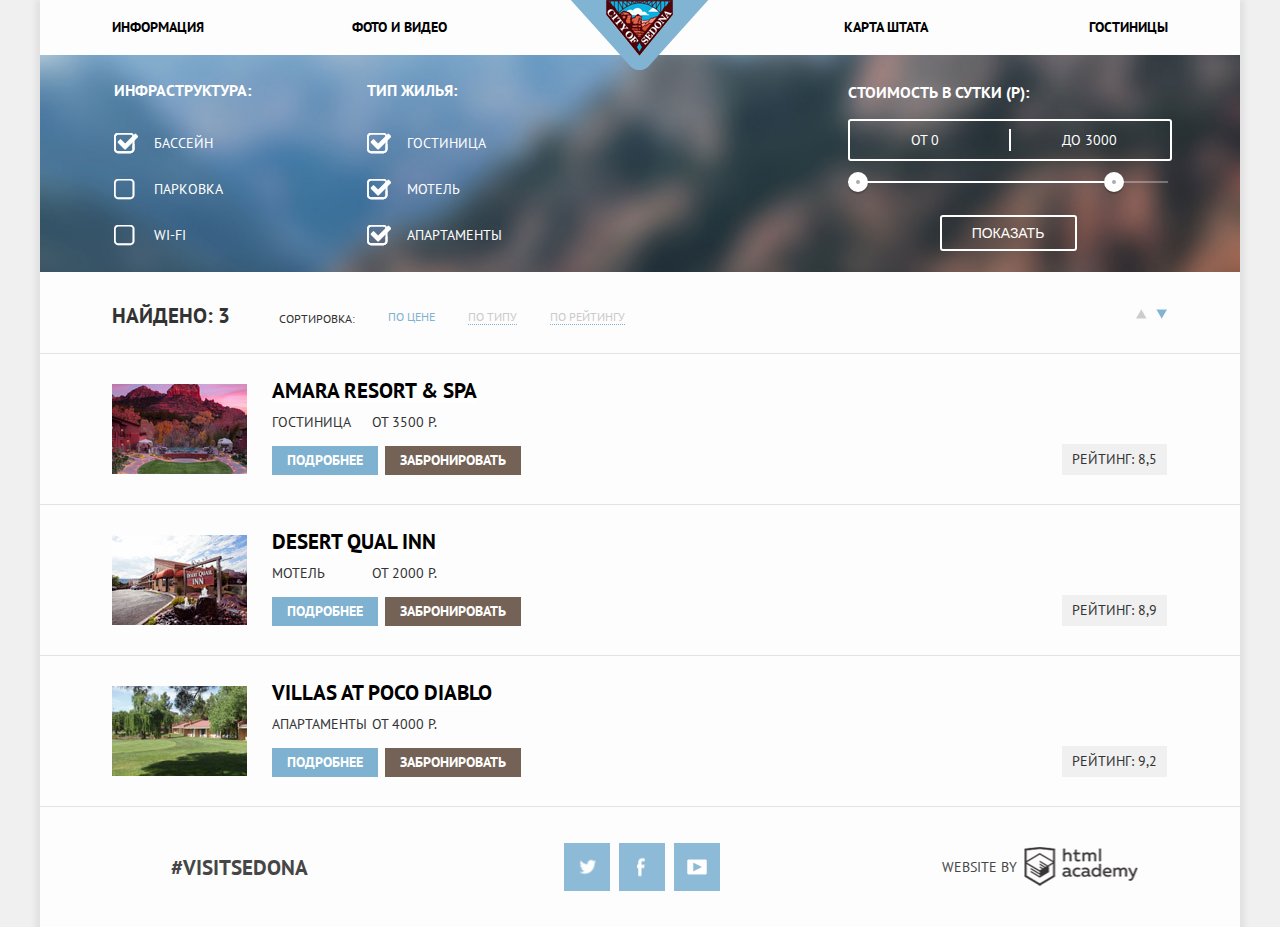
==== commit d066bca6: "fix" ====
--- a/inner.html
+++ b/inner.html
@@ -30,7 +30,6 @@
         <form action="#" method="post" class="main-form clearfix">
             <fieldset class="">
                 <legend>инфраструктура:</legend>
-                <div class="inner-form">
 
                     <input type="checkbox" name="pool" id="pool" checked>
                     <label for="pool">бассейн</label>
@@ -40,12 +39,12 @@
                     <label for="parking">парковка</label>
                     <input type="checkbox" name="wi-fi" id="wi-fi">
                     <label for="wi-fi">wi-fi</label>
-                </div>
+            
             </fieldset>
 
             <fieldset class="">
                 <legend>тип жилья:</legend>
-                <div class="inner-form">
+               
                     <input type="checkbox" name="hotel" id="hotel" checked>
                     <label for="hotel">гостиница</label>
                     <input type="checkbox" name="motel" id="motel" checked>
@@ -53,12 +52,11 @@
                     <input type="checkbox" name="apartaments" id="apartaments" checked>
 
                     <label for="apartaments">апартаменты</label>
-                </div>
             </fieldset>
 
             <fieldset class="">
                <div class="filter-range">
-                <legend>стоимость в сутки (Р):</legend>
+                <p>стоимость в сутки (Р):</p>
                 <div class="price-controls">
                     <label class="min-price">от
                         <input type="text" name="min-price" value="0">
@@ -88,6 +86,14 @@
                 <li><a href="#">по типу</a></li>
                 <li><a href="#">по рейтингу</a></li>
             </ul>
+            <div class="arrows">
+            <span>
+                
+            </span>
+            <span>
+                
+            </span>
+            </div>
         </div>
         <!--sort end-->
         <!--results start-->
--- a/css/style.css
+++ b/css/style.css
@@ -42,21 +42,31 @@
     position: relative;
 }
 
-ul {
+header ul {
     margin: 0;
-    padding: 0
+    padding: 0;
+    font-size: 0;
 }
 
 nav li {
-    float: left;
+    display: inline-block;
     width: 20%;
     list-style: none;
-    text-align: center;
-    padding: 18px 0;
-}
-
+    padding: 14px 0 12px 0;
+    box-sizing: border-box;
+    vertical-align: top
+}
+nav li:nth-child(1), nav li:nth-child(2){
+        padding-left: 6%;
+    text-align: left;
+}
+nav li:nth-child(3), nav li:nth-child(4){
+    padding-right: 6%;
+    text-align: right;
+}
 nav li a {
     text-decoration: none;
+    font: bold 14px "PT Sans", "Arial", sans-serif;
     color: black;
     font-weight: bold;
     line-height: 26px;
@@ -84,8 +94,8 @@
     position: relative;
     width: 100%;
     background-image: url(../img/mountains.jpg);
-    background-size: cover;
-    background-position: 0px -100px;
+    background-size: 1200px;
+    background-position: center -90px;
     background-repeat: no-repeat;
     position: relative;
 }
@@ -368,19 +378,19 @@
 .social-btn-tw::before {
     width: 17px;
     height: 15px;
-    background-position: -250px -83px;
+    background-position: -245px -78px;
 }
 
 .social-btn-fb::before {
     width: 10px;
     height: 19px;
-    background-position: -252px -54px;
+    background-position: -248px -49px;
 }
 
 .social-btn-yb::before {
     width: 20px;
     height: 16px;
-    background-position: -5px -5px;
+    background-position: 0px 0px;
 }
 
 .footer-copyright p {
@@ -399,18 +409,18 @@
     height: 40px;
     background-image: url(../img/spritesheet.png);
     background-repeat: no-repeat;
-    background-position: -4px -69px;
+    background-position: 1px -64px;
     transform: translate(-50%, -50%);
     top: 0%;
     left: 60px;
 }
 
 .footer-copyright a:hover {
-    background-position: -160px -5px;
+    background-position: -155px 0px;
 }
 
 .footer-copyright a:active {
-    background-position: -127px -54px;
+    background-position: -122px -49px;
 }
 
 .main-footer {
@@ -435,12 +445,42 @@
     height: 582px;
     position: absolute;
     z-index: 1;
-    top: 2181px;
+    top: 2184px;
     right: 0px;
 }
 
 form .form-row:first-of-type label {
     margin-top: 50px;
+}
+
+form .form-row:first-of-type input,
+form .form-row:nth-of-type(2) input {
+    position: relative;
+}
+
+.form-row:first-of-type ::after,
+.form-row:nth-of-type(2) ::after {
+    content: "";
+    position: absolute;
+    background-repeat: no-repeat;
+    width: 21px;
+    height: 22px;
+    background-image: url(../img/spritesheet.png);
+    background-position: -30px -6px;
+    left: 480px;
+    z-index: 2
+}
+
+form .form-row:hover ::after {
+    background-position: -125px -6px;
+}
+
+form .form-row:focus ::after {
+    background-position: -48px -38px;
+}
+
+form .form-row:active ::after {
+    background-position: -48px -38px;
 }
 
 form label {
@@ -499,7 +539,7 @@
 
 .number-child,
 .number-parents {
-    font-size: 0px; 
+    font-size: 0px;
     width: 120px;
     float: right;
     margin-right: 55px
@@ -520,7 +560,6 @@
     float: none;
     padding: 0;
     margin-right: 0;
-    
 }
 
 .number-parents input,
@@ -534,14 +573,62 @@
     width: 38px;
     height: 34px;
     font-size: 14px;
+    position: relative;
     display: inline-block;
     vertical-align: top;
     margin-top: 40px;
+    font-size: 0px;
+}
+
+.number-child button:first-of-type::before,
+.number-parents button:first-of-type::before {
+    content: "";
+    position: absolute;
+    background-repeat: no-repeat;
+    width: 11px;
+    height: 11px;
+    background-image: url(../img/spritesheet.png);
+    background-position: -64px 5px;
+    left: 15px;
+    top: 11px;
+}
+
+.number-child button:nth-of-type(2)::before,
+.number-parents button:nth-of-type(2)::before {
+    content: "";
+    position: absolute;
+    background-repeat: no-repeat;
+    width: 11px;
+    height: 11px;
+    background-image: url(../img/spritesheet.png);
+    background-position: -83px -1px;
+    left: 14px;
+    top: 12px;
+}
+
+.number-child button:nth-of-type(2):hover::before,
+.number-parents button:nth-of-type(2):hover::before {
+    background-position: -104px -1px;
+}
+
+.number-child button:first-of-type:hover::before,
+.number-parents button:first-of-type:hover::before {
+    background-position: -3px -27px;
+}
+
+.number-child button:nth-of-type(2):active::before,
+.number-parents button:nth-of-type(2):active::before {
+    background-position: -22px -33px;
 }
 
 .form-col:last-child label {
     margin-left: 51px;
     width: 40px;
+}
+
+.number-child button:first-of-type:active::before,
+.number-parents button:first-of-type:active::before {
+    background-position: -77px -27px;
 }
 
 .form-col label {
@@ -585,20 +672,30 @@
 .main-form input[type="checkbox"] {
     display: none;
 }
-
+.main-form label{
+    width: auto;
+    margin: 0;
+    float: none;
+}
+.main-form input{
+    padding: 0;
+    margin: 0;
+    float: none;
+}
 .main-form input[type="checkbox"] + label {
     display: block;
-    margin: 10px 0;
+    float: none;
     line-height: 20px;
     position: relative;
+    width: auto;
+    margin: 0;
+    margin-top: 26px;
     cursor: pointer;
-    width: 100%;
-    margin-left: 65px;
-    padding-left: 45px;
+    padding-left: 40px;
 }
 
 .main-form input[type="checkbox"] + label:first-of-type {
-    margin-top: 25px;
+    margin-top: 0px;
 }
 
 .main-form input[type="checkbox"] + label::before {
@@ -607,7 +704,7 @@
     width: 24px;
     height: 22px;
     background-image: url(../img/spritesheet.png);
-    background-position: -287px -6px;
+    background-position: -282px -2px;
     position: absolute;
     top: 0;
     left: 0;
@@ -619,7 +716,7 @@
     width: 24px;
     height: 22px;
     background-image: url(../img/spritesheet.png);
-    background-position: -323px -7px;
+    background-position: -318px -3px;
     position: absolute;
     top: 0;
     left: 0;
@@ -635,65 +732,58 @@
 
 legend {
     color: white;
-    width: 100%;
-    margin-left: 65px;
-    margin-top: 32px;
+    margin-bottom: 5px;
     font-size: 16px;
     font-weight: bold
 }
-
-.main-form fieldset:nth-of-type(2) legend {
-    margin-left: 25px
-}
-
-.main-form fieldset:nth-of-type(2) input[type="checkbox"] + label {
-    margin-left: 25px
-}
-
-.inner-form {
-    width: 200px;
-}
-
-.main-form label {
-    float: left;
-    width: 100%;
-    margin: 0px 0px;
-    padding: 0;
-    clear: left;
+.filter-range p{
     color: white;
-    font-weight: normal
-}
-
-.main-form fieldset {
-    float: left;
-    text-align: left;
-    max-width: 25%;
-    min-width: 25%;
-    height: auto;
-    margin: 0;
-    margin-top: 30px;
-    padding: 0;
-    border: none
-}
-
-.main-form fieldset:last-of-type {
-    height: 50%;
-    width: 50%;
-    max-width: 50%;
-    min-width: 50%;
-    text-align: center
-}
-
-.main-form fieldset:last-of-type legend {
-    margin-left: 0px;
+    font-size: 16px;
+    font-weight: bold;
+     margin-left: 0px;
     text-align: left;
     margin-top: 0;
 }
 
+.main-form fieldset:nth-of-type(2) legend {}
+
+.main-form fieldset:nth-of-type(2) input[type="checkbox"] + label {
+}
+
+.main-form label {
+    float: none;
+    margin: 0px 0px;
+    padding: 0;
+    color: white;
+    font-weight: normal;
+}
+
+.main-form fieldset {
+    float: left;
+    padding: 27px 0 30px 6%;
+    margin-top: 25px;
+    border: none;
+}
+
+.main-form fieldset:last-of-type {
+    float: right;
+    height: 170px;
+    width: 30%;
+    min-width: 225px; 
+	max-width: 320px;
+    text-align: center;
+    margin-right: 0%;
+    margin-top: 0;
+    padding-right: 6%;
+}
+.main-form fieldset:nth-of-type(2){
+ margin-left: 3.5%;   
+}
+.inner-form{
+
+}
 .filter-range {
-    width: 54%;
-    margin-left: 32%;
-    margin-right: auto;
+    
 }
 
 .main-form fieldset:last-of-type input {
@@ -715,8 +805,8 @@
     border: 2px solid #ffffff;
     border-radius: 3px;
     width: 100%;
-    margin-right: auto;
-    margin-left: 0px;
+   
+    
     margin-top: 10px;
     font-size: 0px;
 }
@@ -808,8 +898,9 @@
 }
 
 .sort h2 {
-    margin-left: 72px;
-    margin-top: 35px;
+  
+    margin-top: 18px;
+    font-size: 21px;
     font-weight: bold;
     float: left;
     clear: left
@@ -822,27 +913,58 @@
 
 .sort {
     border-bottom: 1px solid #E3E3E3;
-    height: 100px
+    height: 67px;
+    padding-left: 6%
 }
 
 .sort li {
     list-style: none;
     float: left;
-    height: 20px;
-    margin-top: 40px;
+    padding: 0;
+    height: 17px;
+    margin-top: 20px;
     margin-left: 33px;
 }
-
+.sort li:first-child a{
+    border: none;
+    color:#7FB1D0;
+}
 .sort li a {
+    padding: 0;
     margin-top: 0px;
     float: left;
     clear: left;
+    line-height: 21px;
     text-decoration: none;
     font-size: 12px;
     color: #cacaca;
-    border-bottom: 1px dotted #81B3D2
-}
-
+    border-bottom: 1px dotted #81B3D2;
+    height: 18px;
+}
+.arrows{
+   width: 30px;
+    position: relative;
+    margin: 0;
+    height: 10px;
+    float: right;
+    margin-right: 73px;
+    margin-top: -50px;
+    background-color: transparent;
+}
+.arrows span{
+    position: absolute;
+    top: -22px;
+    left: -50px;
+    width: 11px;
+    height: 10px;
+    background-image: url(../img/spritesheet.png);
+    background-position: -369px -1px
+}
+.arrows span:last-of-type{
+    left: -30px;
+    transform: rotate(180deg);
+    background-position: -385px -1px
+}
 .sort li a:hover {
     color: #81B3D2;
 }
@@ -853,18 +975,20 @@
 }
 
 .sort li:first-child a {
-    margin-left: 40px;
+    margin-left: 0px;
 }
 
 .sort span {
     margin-left: 49px;
     float: left;
-    margin-top: 40px;
+    margin-top: 22px;
     font-size: 12px;
+    line-height: 21px;
 }
 
 .results-item {
-    padding-left: 72px;
+        padding-left: 6%;
+
     border-bottom: 1px solid #E3E3E3;
     height: 120px;
 }
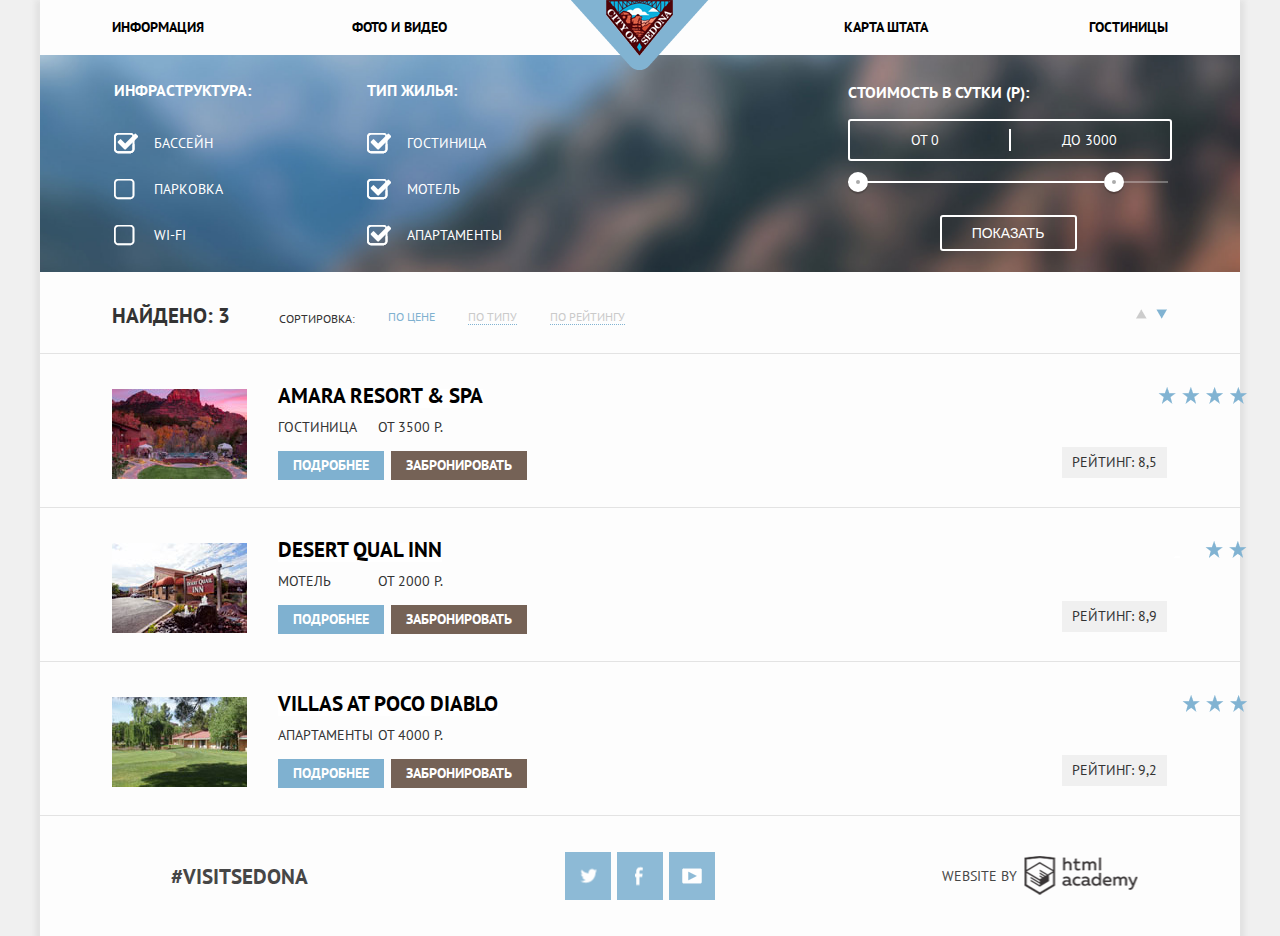
==== commit 883b35cd: "finish (i hope)" ====
--- a/inner.html
+++ b/inner.html
@@ -22,7 +22,7 @@
                 </ul>
             </nav>
             <div class="logo">
-                <a href="#"><img src="img/logo-sedona.png" alt="логотип" height="70" width="138"></a>
+                <a href="index.html"><img src="img/logo-sedona.png" alt="логотип" height="70" width="138"></a>
             </div>
         </header>
         <!--main-header end-->
@@ -101,7 +101,9 @@
             <div class="results-item clearfix">
                 <div class="image">
                     <img src="img/amara-resort.jpg" alt="amara resort & spa" height="90" width="135"></div>
-                <div class="raiting">рейтинг: 8,5</div>
+                <div class="raiting">рейтинг: 8,5
+                <span></span>
+                </div>
                 <div class="inf">
                     <a href="#"><h2>amara resort & spa</h2></a>
                     <span>гостиница</span>
@@ -114,7 +116,9 @@
                 <div class="image">
                     <img src="img/desert-quan-inn.jpg" alt="desert qual inn" height="90" width="135">
                 </div>
-                <div class="raiting">рейтинг: 8,9</div>
+                <div class="raiting">рейтинг: 8,9
+                <span></span>
+                </div>
                 <div class="inf">
                     <a href="#"><h2>desert qual inn</h2></a>
                     <span>мотель</span>
@@ -127,7 +131,9 @@
                 <div class="image">
                     <img src="img/villas-at-poco.jpg" alt="villas at poco diablo" height="90" width="135">
                 </div>
-                <div class="raiting">рейтинг: 9,2</div>
+                <div class="raiting">рейтинг: 9,2
+                <span></span>
+                </div>
                 <div class="inf">
                     <a href="#"><h2>villas at poco diablo</h2></a>
                     <span>апартаменты</span>
--- a/css/style.css
+++ b/css/style.css
@@ -56,14 +56,19 @@
     box-sizing: border-box;
     vertical-align: top
 }
-nav li:nth-child(1), nav li:nth-child(2){
-        padding-left: 6%;
+
+nav li:nth-child(1),
+nav li:nth-child(2) {
+    padding-left: 6%;
     text-align: left;
 }
-nav li:nth-child(3), nav li:nth-child(4){
+
+nav li:nth-child(3),
+nav li:nth-child(4) {
     padding-right: 6%;
     text-align: right;
 }
+
 nav li a {
     text-decoration: none;
     font: bold 14px "PT Sans", "Arial", sans-serif;
@@ -350,7 +355,7 @@
     height: 48px;
     background-color: #81B3D2;
     position: relative;
-    margin-left: 5px;
+    margin-left: 2px;
 }
 
 .footer-social .social-btn:hover {
@@ -438,6 +443,10 @@
     z-index: 2
 }
 
+.for-map {
+    position: relative
+}
+
 iframe {
     width: 100%;
     min-width: 768px;
@@ -445,7 +454,7 @@
     height: 582px;
     position: absolute;
     z-index: 1;
-    top: 2184px;
+    top: -387px;
     right: 0px;
 }
 
@@ -458,29 +467,38 @@
     position: relative;
 }
 
-.form-row:first-of-type ::after,
-.form-row:nth-of-type(2) ::after {
+.form-row:first-of-type .calendar,
+.form-row:nth-of-type(2) .calendar {
     content: "";
     position: absolute;
     background-repeat: no-repeat;
     width: 21px;
     height: 22px;
     background-image: url(../img/spritesheet.png);
-    background-position: -30px -6px;
+    background-position: -30px -1px;
     left: 480px;
+    top: 50px;
     z-index: 2
 }
 
-form .form-row:hover ::after {
-    background-position: -125px -6px;
-}
-
-form .form-row:focus ::after {
-    background-position: -48px -38px;
-}
-
-form .form-row:active ::after {
-    background-position: -48px -38px;
+.form-row:nth-of-type(2) .calendar {
+    top: 130px;
+}
+
+.form-row:nth-of-type(2) .calendar:hover {
+    background-position: -125px -1px;
+}
+
+.form-row:nth-of-type(1) .calendar:hover {
+    background-position: -125px -1px;
+}
+
+.form-row:nth-of-type(1) .calendar:active {
+    background-position: -43px -33px;
+}
+
+.form-row:nth-of-type(2) .calendar:active {
+    background-position: -43px -33px;
 }
 
 form label {
@@ -601,14 +619,14 @@
     width: 11px;
     height: 11px;
     background-image: url(../img/spritesheet.png);
-    background-position: -83px -1px;
+    background-position: -83px 0px;
     left: 14px;
     top: 12px;
 }
 
 .number-child button:nth-of-type(2):hover::before,
 .number-parents button:nth-of-type(2):hover::before {
-    background-position: -104px -1px;
+    background-position: -104px 0px;
 }
 
 .number-child button:first-of-type:hover::before,
@@ -618,7 +636,7 @@
 
 .number-child button:nth-of-type(2):active::before,
 .number-parents button:nth-of-type(2):active::before {
-    background-position: -22px -33px;
+    background-position: -22px -32px;
 }
 
 .form-col:last-child label {
@@ -672,16 +690,19 @@
 .main-form input[type="checkbox"] {
     display: none;
 }
-.main-form label{
+
+.main-form label {
     width: auto;
     margin: 0;
     float: none;
 }
-.main-form input{
+
+.main-form input {
     padding: 0;
     margin: 0;
     float: none;
 }
+
 .main-form input[type="checkbox"] + label {
     display: block;
     float: none;
@@ -736,19 +757,19 @@
     font-size: 16px;
     font-weight: bold
 }
-.filter-range p{
+
+.filter-range p {
     color: white;
     font-size: 16px;
     font-weight: bold;
-     margin-left: 0px;
+    margin-left: 0px;
     text-align: left;
     margin-top: 0;
 }
 
 .main-form fieldset:nth-of-type(2) legend {}
 
-.main-form fieldset:nth-of-type(2) input[type="checkbox"] + label {
-}
+.main-form fieldset:nth-of-type(2) input[type="checkbox"] + label {}
 
 .main-form label {
     float: none;
@@ -769,22 +790,21 @@
     float: right;
     height: 170px;
     width: 30%;
-    min-width: 225px; 
-	max-width: 320px;
+    min-width: 225px;
+    max-width: 320px;
     text-align: center;
     margin-right: 0%;
     margin-top: 0;
     padding-right: 6%;
 }
-.main-form fieldset:nth-of-type(2){
- margin-left: 3.5%;   
-}
-.inner-form{
-
-}
-.filter-range {
-    
-}
+
+.main-form fieldset:nth-of-type(2) {
+    margin-left: 3.5%;
+}
+
+.inner-form {}
+
+.filter-range {}
 
 .main-form fieldset:last-of-type input {
     width: 50%;
@@ -805,8 +825,6 @@
     border: 2px solid #ffffff;
     border-radius: 3px;
     width: 100%;
-   
-    
     margin-top: 10px;
     font-size: 0px;
 }
@@ -898,7 +916,6 @@
 }
 
 .sort h2 {
-  
     margin-top: 18px;
     font-size: 21px;
     font-weight: bold;
@@ -925,10 +942,12 @@
     margin-top: 20px;
     margin-left: 33px;
 }
-.sort li:first-child a{
+
+.sort li:first-child a {
     border: none;
-    color:#7FB1D0;
-}
+    color: #7FB1D0;
+}
+
 .sort li a {
     padding: 0;
     margin-top: 0px;
@@ -941,8 +960,9 @@
     border-bottom: 1px dotted #81B3D2;
     height: 18px;
 }
-.arrows{
-   width: 30px;
+
+.arrows {
+    width: 30px;
     position: relative;
     margin: 0;
     height: 10px;
@@ -951,7 +971,9 @@
     margin-top: -50px;
     background-color: transparent;
 }
-.arrows span{
+
+.arrows span {
+    cursor: pointer;
     position: absolute;
     top: -22px;
     left: -50px;
@@ -960,11 +982,29 @@
     background-image: url(../img/spritesheet.png);
     background-position: -369px -1px
 }
-.arrows span:last-of-type{
+
+.arrows span:hover {
+    background-position: -353px -1px
+}
+
+.arrows span:last-of-type:hover {
+    background-position: -353px -1px
+}
+
+.arrows span:active {
+    background-position: -385px -1px
+}
+
+.arrows span:last-of-type {
     left: -30px;
     transform: rotate(180deg);
     background-position: -385px -1px
 }
+
+.arrows span:last-of-type:active {
+    background-position: -385px -1px
+}
+
 .sort li a:hover {
     color: #81B3D2;
 }
@@ -987,10 +1027,9 @@
 }
 
 .results-item {
-        padding-left: 6%;
-
+    padding-left: 6%;
     border-bottom: 1px solid #E3E3E3;
-    height: 120px;
+    height: 118px;
 }
 
 .results-item .image {
@@ -1001,17 +1040,36 @@
 .results-item .raiting {
     float: right;
     background-color: #F0F0F0;
+    position: relative;
     padding: 5px 10px;
-    margin-top: 60px;
+    margin-top: 58px;
     margin-right: 73px;
+}
+
+.raiting span {
+    position: absolute;
+    top: -60px;
+    width: 90px;
+    height: 17px;
+    background-image: url(../img/spritesheet.png);
+    background-position: -280px -35px;
+    background-color: transparent;
+}
+
+.results-item:nth-child(2) .raiting span {
+    background-position: -233px -35px;
+}
+
+.results-item:nth-child(3) .raiting span {
+    background-position: -256px -35px;
 }
 
 .results-item .inf {
     margin: 0;
     padding: 0;
-    margin-left: 160px;
+    margin-left: 166px;
     height: 100px;
-    margin-top: 30px;
+    margin-top: 35px;
 }
 
 .inf a h2 {
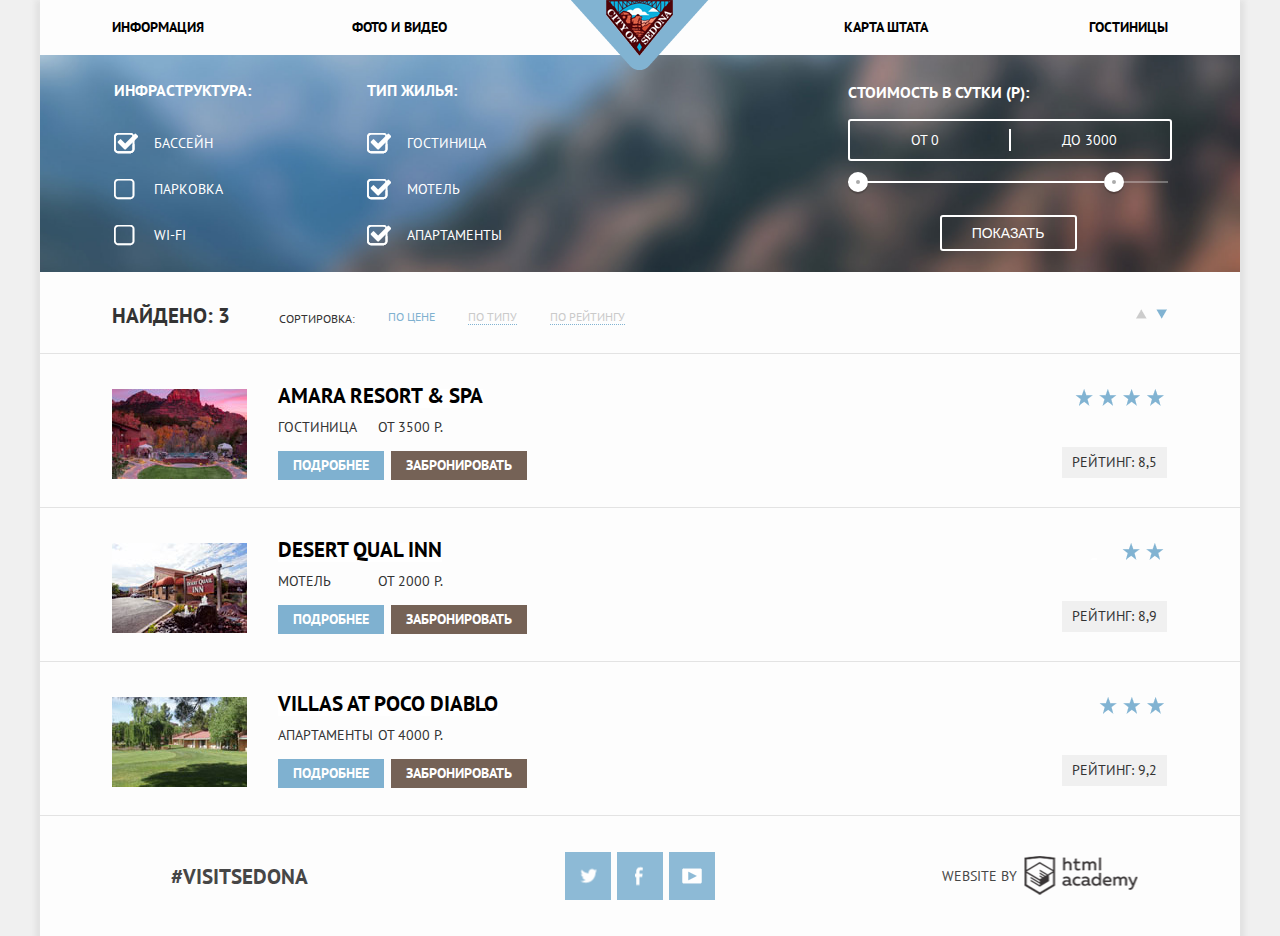
==== commit 547a7bfe: "fix stars" ====
--- a/inner.html
+++ b/inner.html
@@ -31,48 +31,48 @@
             <fieldset class="">
                 <legend>инфраструктура:</legend>
 
-                    <input type="checkbox" name="pool" id="pool" checked>
-                    <label for="pool">бассейн</label>
+                <input type="checkbox" name="pool" id="pool" checked>
+                <label for="pool">бассейн</label>
 
-                    <input type="checkbox" name="parking" id="parking">
+                <input type="checkbox" name="parking" id="parking">
 
-                    <label for="parking">парковка</label>
-                    <input type="checkbox" name="wi-fi" id="wi-fi">
-                    <label for="wi-fi">wi-fi</label>
-            
+                <label for="parking">парковка</label>
+                <input type="checkbox" name="wi-fi" id="wi-fi">
+                <label for="wi-fi">wi-fi</label>
+
             </fieldset>
 
             <fieldset class="">
                 <legend>тип жилья:</legend>
-               
-                    <input type="checkbox" name="hotel" id="hotel" checked>
-                    <label for="hotel">гостиница</label>
-                    <input type="checkbox" name="motel" id="motel" checked>
-                    <label for="motel">мотель</label>
-                    <input type="checkbox" name="apartaments" id="apartaments" checked>
 
-                    <label for="apartaments">апартаменты</label>
+                <input type="checkbox" name="hotel" id="hotel" checked>
+                <label for="hotel">гостиница</label>
+                <input type="checkbox" name="motel" id="motel" checked>
+                <label for="motel">мотель</label>
+                <input type="checkbox" name="apartaments" id="apartaments" checked>
+
+                <label for="apartaments">апартаменты</label>
             </fieldset>
 
             <fieldset class="">
-               <div class="filter-range">
-                <p>стоимость в сутки (Р):</p>
-                <div class="price-controls">
-                    <label class="min-price">от
-                        <input type="text" name="min-price" value="0">
-                    </label>
-                    <label class="max-price">до
-                        <input type="text" name="max-price" value="3000">
-                    </label>
-                </div>
-                <div class="range-controls">
-                    <div class="scale">
-                        <div class="bar"></div>
+                <div class="filter-range">
+                    <p>стоимость в сутки (Р):</p>
+                    <div class="price-controls">
+                        <label class="min-price">от
+                            <input type="text" name="min-price" value="0">
+                        </label>
+                        <label class="max-price">до
+                            <input type="text" name="max-price" value="3000">
+                        </label>
                     </div>
-                    <div class="range-toggle range-toggle-min"></div>
-                    <div class="range-toggle range-toggle-max"></div>
-                </div>
-                <button type="submit">показать</button>
+                    <div class="range-controls">
+                        <div class="scale">
+                            <div class="bar"></div>
+                        </div>
+                        <div class="range-toggle range-toggle-min"></div>
+                        <div class="range-toggle range-toggle-max"></div>
+                    </div>
+                    <button type="submit">показать</button>
                 </div>
             </fieldset>
         </form>
@@ -87,10 +87,10 @@
                 <li><a href="#">по рейтингу</a></li>
             </ul>
             <div class="arrows">
-            <span>
+                <span>
                 
             </span>
-            <span>
+                <span>
                 
             </span>
             </div>
@@ -102,8 +102,8 @@
                 <div class="image">
                     <img src="img/amara-resort.jpg" alt="amara resort & spa" height="90" width="135"></div>
                 <div class="raiting">рейтинг: 8,5
-                <span></span>
                 </div>
+                <div class="stars"></div>
                 <div class="inf">
                     <a href="#"><h2>amara resort & spa</h2></a>
                     <span>гостиница</span>
@@ -117,8 +117,8 @@
                     <img src="img/desert-quan-inn.jpg" alt="desert qual inn" height="90" width="135">
                 </div>
                 <div class="raiting">рейтинг: 8,9
-                <span></span>
                 </div>
+                <div class="stars"></div>
                 <div class="inf">
                     <a href="#"><h2>desert qual inn</h2></a>
                     <span>мотель</span>
@@ -132,8 +132,10 @@
                     <img src="img/villas-at-poco.jpg" alt="villas at poco diablo" height="90" width="135">
                 </div>
                 <div class="raiting">рейтинг: 9,2
-                <span></span>
+
                 </div>
+                <div class="stars"></div>
+
                 <div class="inf">
                     <a href="#"><h2>villas at poco diablo</h2></a>
                     <span>апартаменты</span>
--- a/css/style.css
+++ b/css/style.css
@@ -14,7 +14,6 @@
     margin: auto;
     background-color: #FDFDFD;
     box-shadow: 0px 5px 5px 5px #E2E2E2;
-    position: relative
 }
 
 h2 {
@@ -91,7 +90,7 @@
     right: 0;
     margin-left: auto;
     margin-right: auto;
-    z-index: 100
+    z-index: 100;
 }
 
 .intro {
@@ -138,6 +137,42 @@
     right: 0;
     margin-left: auto;
     margin-right: auto;
+    z-index: 200;
+    background-color: transparent;
+}
+
+.stick {
+    position: relative;
+}
+
+.stick::before {
+    content: "";
+    position: absolute;
+    width: 25px;
+    height: 2px;
+    background-color: #756256;
+    display: block;
+    top: 137px;
+    left: -220px;
+    right: 0;
+    z-index: 300;
+    margin-left: auto;
+    margin-right: auto;
+}
+
+.stick::after {
+    content: "";
+    position: absolute;
+    width: 25px;
+    height: 2px;
+    background-color: #756256;
+    display: block;
+    top: 137px;
+    left: 220px;
+    right: 0;
+    z-index: 300;
+    margin-left: auto;
+    margin-right: auto;
 }
 
 .main-page-content .about-sedona {
@@ -416,7 +451,7 @@
     background-repeat: no-repeat;
     background-position: 1px -64px;
     transform: translate(-50%, -50%);
-    top: 0%;
+    top: 0;
     left: 60px;
 }
 
@@ -660,6 +695,7 @@
     color: white;
     font-size: 21px;
     display: inline-block;
+    vertical-align: top;
     margin-bottom: 55px;
     margin-right: 55px;
     border: none
@@ -693,7 +729,6 @@
 
 .main-form label {
     width: auto;
-    margin: 0;
     float: none;
 }
 
@@ -766,10 +801,6 @@
     text-align: left;
     margin-top: 0;
 }
-
-.main-form fieldset:nth-of-type(2) legend {}
-
-.main-form fieldset:nth-of-type(2) input[type="checkbox"] + label {}
 
 .main-form label {
     float: none;
@@ -801,10 +832,6 @@
 .main-form fieldset:nth-of-type(2) {
     margin-left: 3.5%;
 }
-
-.inner-form {}
-
-.filter-range {}
 
 .main-form fieldset:last-of-type input {
     width: 50%;
@@ -1046,21 +1073,21 @@
     margin-right: 73px;
 }
 
-.raiting span {
-    position: absolute;
-    top: -60px;
+.stars {
+    float: right;
     width: 90px;
     height: 17px;
+    margin-right: -102px;
     background-image: url(../img/spritesheet.png);
     background-position: -280px -35px;
     background-color: transparent;
 }
 
-.results-item:nth-child(2) .raiting span {
+.results-item:nth-child(2) .stars {
     background-position: -233px -35px;
 }
 
-.results-item:nth-child(3) .raiting span {
+.results-item:nth-child(3) .stars {
     background-position: -256px -35px;
 }
 
@@ -1092,6 +1119,7 @@
 
 .inf span {
     display: inline-block;
+    vertical-align: top;
     margin-top: -68px
 }
 
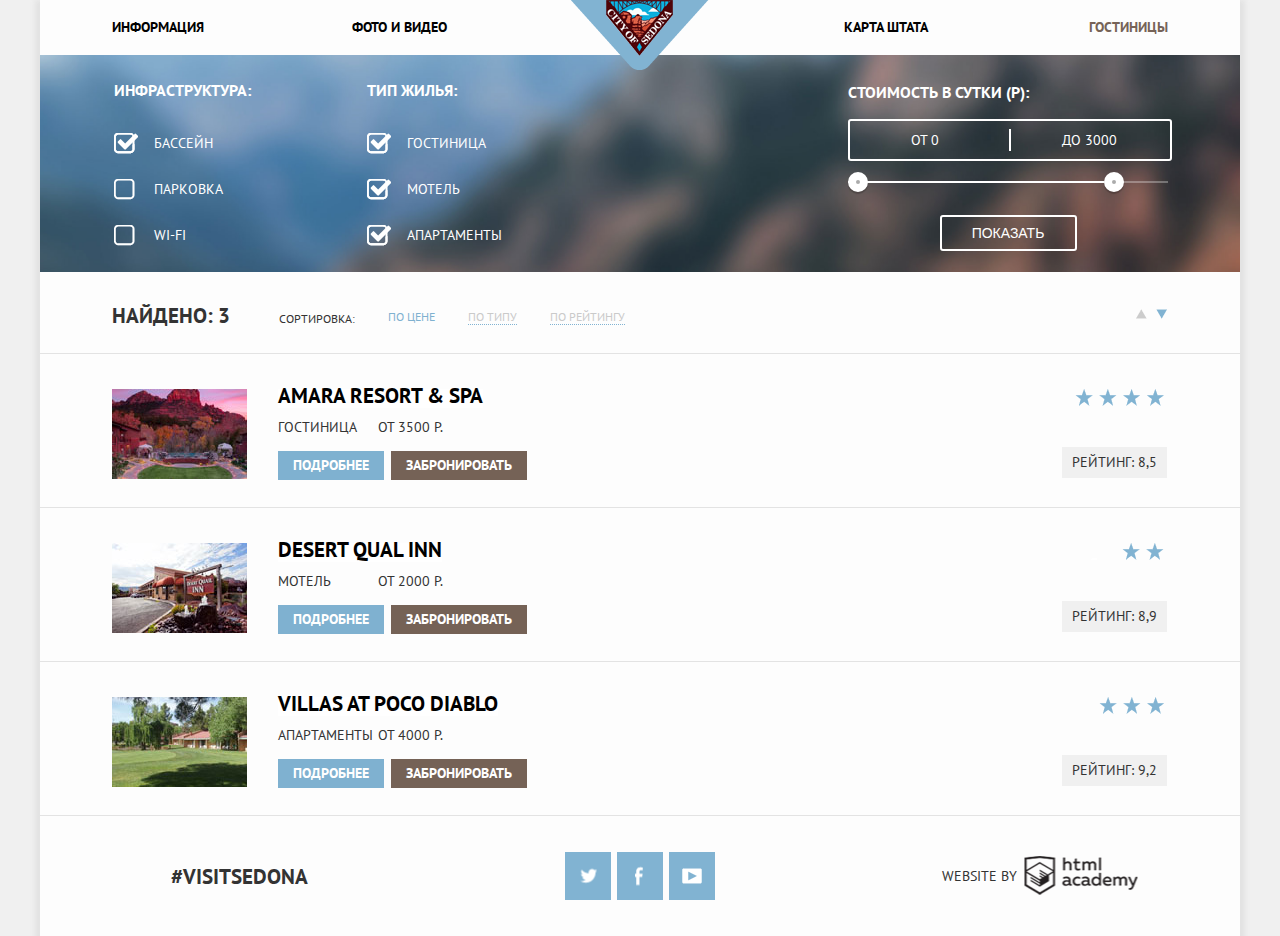
==== commit 4cb4c82c: "fix" ====
--- a/inner.html
+++ b/inner.html
@@ -6,7 +6,7 @@
     <title>Document</title>
     <link rel="stylesheet" href="css/normalize.css">
     <link href="https://fonts.googleapis.com/css?family=PT+Sans:400,700&amp;subset=cyrillic,cyrillic-ext" rel="stylesheet">
-    <link rel="stylesheet" href="css/style.css">
+    <link rel="stylesheet" href="css/style.min.css">
 </head>
 
 <body>
@@ -18,7 +18,7 @@
                     <li><a href="#">Информация</a></li>
                     <li><a href="#">Фото и видео</a></li>
                     <li><a href="#">Карта штата</a></li>
-                    <li><a href="#">Гостиницы</a></li>
+                    <li><a href="#" class="active">Гостиницы</a></li>
                 </ul>
             </nav>
             <div class="logo">
--- a/css/style.min.css
+++ b/css/style.min.css
@@ -0,0 +1,1146 @@
+body,h2,h3 {
+    font-weight: 400
+}
+
+body {
+    color: #333;
+    background-color: #f0f0f0;
+    text-transform: uppercase;
+    font-family: "PT Sans","Arial",sans-serif;
+    font-size: 14px;
+    line-height: 21px
+}
+
+.wrapper {
+    max-width: 1200px;
+    min-width: 768px;
+    margin: auto;
+    background-color: #fdfdfd;
+    box-shadow: 0 5px 5px 5px #e2e2e2
+}
+
+h2,h3 {
+    font-family: "PT Sans",sans-serif;
+    font-size: 30px;
+    line-height: 24px
+}
+
+h3 {
+    font-weight: 700;
+    font-size: 21px;
+    line-height: 26px;
+    color: #000
+}
+
+.clearfix:after {
+    display: table;
+    content: "";
+    clear: both
+}
+
+header {
+    position: relative
+}
+
+header ul {
+    margin: 0;
+    padding: 0;
+    font-size: 0
+}
+
+nav li {
+    display: inline-block;
+    width: 20%;
+    list-style: none;
+    padding: 14px 0 12px;
+    box-sizing: border-box;
+    vertical-align: top
+}
+
+nav li:nth-child(1),nav li:nth-child(2) {
+    padding-left: 6%;
+    text-align: left
+}
+
+nav li:nth-child(3),nav li:nth-child(4) {
+    padding-right: 6%;
+    text-align: right
+}
+
+nav li a {
+    text-decoration: none;
+    font: 700 14px "PT Sans","Arial",sans-serif;
+    color: #000;
+    font-weight: 700;
+    line-height: 26px
+}
+
+nav li:nth-child(3) {
+    margin-left: 20%
+}
+
+.logo {
+    width: 138px;
+    height: 70px;
+    position: absolute;
+    top: 0;
+    bottom: 0;
+    left: 0;
+    right: 0;
+    margin-left: auto;
+    margin-right: auto;
+    z-index: 100
+}
+
+.intro,.intro::after {
+    height: 512px;
+    width: 100%;
+    background-image: url(../img/mountains.jpg);
+    background-size: 1200px;
+    background-position: center -90px;
+    background-repeat: no-repeat;
+    position: relative
+}
+
+.intro::after {
+    content: "";
+    position: absolute;
+    min-width: 768px;
+    height: 57px;
+    background-image: url(../img/tooth.png);
+    background-position: bottom;
+    background-color: transparent;
+    background-size: contain;
+    display: block;
+    top: 100%;
+    margin-top: -57px;
+    z-index: 400
+}
+
+nav li a:hover {
+    color: #81b3d2
+}
+
+nav li a:active {
+    color: #b2b2b2
+}
+
+.active:hover {
+    color: #604e43
+}
+
+.active,.active:active {
+    color: #766357
+}
+
+.arround-picture h3,.intro img,.main-page-content .about-sedona {
+    margin-left: auto;
+    margin-right: auto
+}
+
+.intro img {
+    position: absolute;
+    top: 70px;
+    bottom: 0;
+    left: 0;
+    right: 0;
+    z-index: 200;
+    background-color: transparent
+}
+
+.main-page-content .about-sedona {
+    text-align: center;
+    padding-top: 61px;
+    font-size: 21px;
+    width: 440px
+}
+
+.main-page-content .features-title {
+    text-align: center;
+    line-height: 26px
+}
+
+.about-sedona-wrapper {
+    height: 217px;
+    margin-top: -30px;
+    background-color: #fff
+}
+
+.cause,.description {
+    background-color: #7fb1d0
+}
+
+.cause {
+    height: 256px;
+    font-size: 0
+}
+
+.description {
+    display: inline-block;
+    width: 33.333333%;
+    min-height: 256px;
+    vertical-align: top;
+    font-size: 14px;
+    text-align: center
+}
+
+.arround-picture {
+    max-width: 302px;
+    color: #fff;
+    margin: auto
+}
+
+.arround-picture h3 {
+    color: #fff;
+    width: 151px;
+    line-height: 21px;
+    margin-top: 53px
+}
+
+.advantages {
+    font-size: 0;
+    height: 331px
+}
+
+.advantages-item {
+    display: inline-block;
+    width: 33.333333%;
+    font-size: 14px;
+    text-align: center;
+    vertical-align: top;
+    position: relative;
+    margin-top: 164px
+}
+
+.advantages-item:first-of-type::before {
+    content: "";
+    position: absolute;
+    background-image: url(../img/house.png);
+    width: 75px;
+    height: 72px;
+    bottom: 125px;
+    right: 50%;
+    margin-right: -37px
+}
+
+.inner-wrapper {
+    max-width: 285px;
+    margin-left: auto;
+    margin-right: auto
+}
+
+.advantages-item:nth-of-type(2)::before {
+    content: "";
+    position: absolute;
+    background-image: url(../img/hamburger.png);
+    width: 74px;
+    height: 70px;
+    bottom: 125px;
+    right: 50%;
+    margin-right: -37px
+}
+
+.advantages-item:last-of-type::before {
+    content: "";
+    position: absolute;
+    background-image: url(../img/present.png);
+    width: 64px;
+    height: 76px;
+    bottom: 125px;
+    right: 50%;
+    margin-right: -32px
+}
+
+.advantages-item b {
+    font-family: "PT Sans",sans-serif;
+    font-weight: 700;
+    font-size: 21px
+}
+
+.footer-social .social-btn,.img-wrapper,.inner-cause-wrapper h3,.number-item {
+    display: inline-block;
+    width: 66.666666%;
+    vertical-align: top
+}
+
+.img-wrapper img {
+    max-width: 100%;
+    width: auto
+}
+
+.number-item {
+    font-size: 14px;
+    width: 33.333333%;
+    height: 256px;
+    text-align: center;
+    background-color: #ececec;
+    margin-top: 0
+}
+
+.inner-cause-wrapper {
+    max-width: 265px;
+    height: 142px;
+    margin-left: auto;
+    margin-right: auto
+}
+
+.inner-cause-wrapper h3 {
+    line-height: 21px;
+    margin-top: 50px;
+    width: 145px
+}
+
+.form-title,.pre-form-message {
+    width: 434px;
+    margin-left: auto;
+    margin-right: auto;
+    margin-top: -30px
+}
+
+.pre-form-message h2 {
+    text-align: center;
+    font-size: 30px;
+    font-weight: 700
+}
+
+.pre-form-message p {
+    text-align: center;
+    width: 399px;
+    line-height: 24px
+}
+
+.form-title {
+    text-align: center;
+    width: 568px;
+    height: 86px;
+    background-color: #756256;
+    margin-top: 50px;
+    cursor: pointer
+}
+
+.form-title h3 {
+    color: #fff;
+    padding-top: 30px;
+    font-style: 21px
+}
+
+footer,form {
+    position: relative
+}
+
+footer {
+    font-size: 0;
+    height: 120px;
+    background-color: rgba(255,255,255,.9);
+    margin-top: 80px;
+    z-index: 3
+}
+
+[class^=footer-] {
+    display: inline-block;
+    width: 33.3%;
+    font-size: 14px;
+    text-align: center;
+    vertical-align: middle;
+    margin-top: 20px
+}
+
+.footer-hashtag {
+    font-size: 21px;
+    font-weight: 700
+}
+
+.footer-social .social-btn {
+    font-size: 0;
+    width: 46px;
+    height: 48px;
+    background-color: #81b3d2;
+    position: relative;
+    margin-left: 2px
+}
+
+.footer-social .social-btn:hover {
+    background-color: #669ec0
+}
+
+.footer-social .social-btn:active {
+    background-color: #5496bd
+}
+
+.social-btn::before {
+    content: "";
+    position: absolute;
+    background-image: url(../img/spritesheet.png);
+    background-repeat: no-repeat;
+    transform: translate(-50%,-50%);
+    top: 50%;
+    left: 50%
+}
+
+.social-btn:active::before {
+    opacity: .3
+}
+
+.social-btn-tw::before {
+    width: 17px;
+    height: 15px;
+    background-position: -245px -78px
+}
+
+.social-btn-fb::before {
+    width: 10px;
+    height: 19px;
+    background-position: -248px -49px
+}
+
+.social-btn-yb::before {
+    width: 20px;
+    height: 16px;
+    background-position: 0 0
+}
+
+.footer-copyright a,.footer-copyright p {
+    display: inline-block;
+    vertical-align: top;
+    margin-top: 30px
+}
+
+.footer-copyright a {
+    font-size: 0;
+    margin-top: 40px;
+    position: relative;
+    width: 115px;
+    height: 40px;
+    background-image: url(../img/spritesheet.png);
+    background-repeat: no-repeat;
+    background-position: 1px -64px;
+    transform: translate(-50%,-50%);
+    top: 0;
+    left: 60px
+}
+
+.footer-copyright a:hover {
+    background-position: -155px 0
+}
+
+.footer-copyright a:active {
+    background-position: -122px -49px
+}
+
+.main-footer {
+    margin-top: 0;
+    background-color: transparent
+}
+
+form {
+    width: 568px;
+    margin-left: auto;
+    margin-right: auto;
+    box-shadow: 0 5px 40px -9px #000;
+    background-color: #fff;
+    z-index: 2
+}
+
+@keyframes animate-form {
+    0% {
+        transform: translateY(-2000px)
+    }
+
+    50% {
+        transform: translateY(100px)
+    }
+
+    to {
+        transform: translateY(0)
+    }
+}
+
+.form-index {
+    z-index: -100
+}
+
+.animated-form {
+    animation-name: animate-form;
+    animation-duration: 1s;
+    z-index: 100
+}
+
+@keyframes error-form {
+    0%,to {
+        transform: translateX(0)
+    }
+
+    10%,30%,50%,70%,90% {
+        transform: translateX(-10px)
+    }
+
+    20%,40%,60%,80% {
+        transform: translateX(10px)
+    }
+}
+
+.form-error {
+    animation-name: error-form;
+    animation-duration: 1S
+}
+
+.for-map {
+    position: relative
+}
+
+iframe {
+    width: 100%;
+    background-image: url(../img/map.jpg);
+    min-width: 768px;
+    max-width: 1200px;
+    height: 582px;
+    position: absolute;
+    z-index: 1;
+    top: -387px;
+    right: 0
+}
+
+form .form-row:first-of-type label {
+    margin-top: 50px
+}
+
+form .form-row:first-of-type input,form .form-row:nth-of-type(2) input {
+    position: relative
+}
+
+.form-row:first-of-type .calendar,.form-row:nth-of-type(2) .calendar {
+    content: "";
+    position: absolute;
+    background-repeat: no-repeat;
+    width: 21px;
+    height: 22px;
+    background-image: url(../img/spritesheet.png);
+    background-position: -30px -1px;
+    left: 480px;
+    top: 50px;
+    cursor: pointer;
+    z-index: 2
+}
+
+.form-row:nth-of-type(2) .calendar {
+    top: 130px
+}
+
+.form-row:nth-of-type(1) .calendar:hover,.form-row:nth-of-type(2) .calendar:hover {
+    background-position: -125px -1px
+}
+
+.form-row:nth-of-type(1) .calendar:active,.form-row:nth-of-type(2) .calendar:active {
+    background-position: -43px -33px
+}
+
+form label {
+    width: 95px;
+    float: left;
+    margin-top: 61px;
+    margin-left: 56px;
+    font-weight: 700;
+    cursor: pointer
+}
+
+button,form input {
+    outline: none;
+    cursor: pointer
+}
+
+form input {
+    width: 336px;
+    float: right;
+    color: #000;
+    text-transform: uppercase;
+    font-weight: 700;
+    margin-top: 40px;
+    padding-left: 10px;
+    height: 38px;
+    margin-right: 60px;
+    border: none;
+    background-color: #f2f2f2
+}
+
+button {
+    background-color: #f0f0f0
+}
+
+input::-webkit-input-placeholder {
+    color: #000;
+    font-family: "PT Sans",arial,sans-serif
+}
+
+input::-moz-placeholder {
+    color: #000;
+    font-family: "PT Sans",arial,sans-serif
+}
+
+form input:hover {
+    background-color: #ebebeb
+}
+
+form input:active {
+    background-color: #fff
+}
+
+form input:focus {
+    background-color: #fff
+}
+
+.form-col {
+    width: 50%;
+    float: left
+}
+
+.form-col:first-child {
+    width: 50%;
+    float: left
+}
+
+.number-child,.number-parents {
+    font-size: 0;
+    width: 120px;
+    float: right;
+    margin-right: 55px
+}
+
+.number-parents {
+    margin-right: 0
+}
+
+.number-child input,.number-parents input {
+    width: 38px;
+    height: 34px;
+    font-size: 14px;
+    text-align: center;
+    display: inline-block;
+    vertical-align: top;
+    float: none;
+    padding: 0;
+    margin-right: 0
+}
+
+.number-parents button,.number-parents input {
+    margin-left: -2px
+}
+
+.number-child button,.number-parents button {
+    border: none;
+    width: 38px;
+    height: 34px;
+    position: relative;
+    display: inline-block;
+    vertical-align: top;
+    margin-top: 40px;
+    font-size: 0
+}
+
+.number-child button:first-of-type::before,.number-parents button:first-of-type::before {
+    content: "";
+    position: absolute;
+    background-repeat: no-repeat;
+    width: 11px;
+    height: 11px;
+    background-image: url(../img/spritesheet.png);
+    background-position: -64px 5px;
+    left: 15px;
+    top: 11px
+}
+
+.number-child button:nth-of-type(2)::before,.number-parents button:nth-of-type(2)::before {
+    content: "";
+    position: absolute;
+    background-repeat: no-repeat;
+    width: 11px;
+    height: 11px;
+    background-image: url(../img/spritesheet.png);
+    background-position: -83px 0;
+    left: 14px;
+    top: 12px
+}
+
+.number-child button:nth-of-type(2):hover::before,.number-parents button:nth-of-type(2):hover::before {
+    background-position: -104px 0
+}
+
+.number-child button:first-of-type:hover::before,.number-parents button:first-of-type:hover::before {
+    background-position: -3px -27px
+}
+
+.number-child button:nth-of-type(2):active::before,.number-parents button:nth-of-type(2):active::before {
+    background-position: -22px -32px
+}
+
+.form-col:last-child label {
+    margin-left: 51px;
+    width: 40px
+}
+
+.number-child button:first-of-type:active::before,.number-parents button:first-of-type:active::before {
+    background-position: -77px -27px
+}
+
+.form-col label {
+    margin-top: 50px
+}
+
+form [type=submit] {
+    width: 458px;
+    height: 58px;
+    background-color: #7fb1d0;
+    color: #fff;
+    font-size: 21px;
+    display: inline-block;
+    vertical-align: top;
+    margin-bottom: 55px;
+    margin-right: 55px;
+    border: none
+}
+
+form [type=submit]:hover {
+    background-color: #669ec0
+}
+
+form [type=submit]:active {
+    background-color: #5496bd;
+    color: #7eb0cd
+}
+
+.main-form {
+    margin: 0;
+    padding: 0;
+    width: auto;
+    max-width: 100%;
+    height: 217px;
+    background-image: url(../img/mountains-in-blur.jpg);
+    background-size: cover;
+    background-repeat: no-repeat;
+    background-position: center;
+    box-shadow: none
+}
+
+.main-form input[type=checkbox] {
+    display: none
+}
+
+.main-form label {
+    width: auto;
+    color: #fff;
+    font-weight: 400
+}
+
+.main-form input,.main-form label {
+    padding: 0;
+    margin: 0;
+    float: none
+}
+
+.main-form input[type=checkbox]+label {
+    display: block;
+    float: none;
+    line-height: 20px;
+    position: relative;
+    width: auto;
+    margin: 26px 0 0;
+    cursor: pointer;
+    padding-left: 40px
+}
+
+.main-form input[type=checkbox]+label:first-of-type {
+    margin-top: 0
+}
+
+.main-form input[type=checkbox]+label::before {
+    content: "";
+    display: block;
+    width: 24px;
+    height: 22px;
+    background-image: url(../img/spritesheet.png);
+    background-position: -282px -2px;
+    position: absolute;
+    top: 0;
+    left: 0
+}
+
+.main-form input[type=checkbox]:checked+label::after {
+    content: "";
+    display: block;
+    width: 24px;
+    height: 22px;
+    background-image: url(../img/spritesheet.png);
+    background-position: -318px -3px;
+    position: absolute;
+    top: 0;
+    left: 0
+}
+
+.main-form input[type=checkbox]:checked:disabled+label::after,.main-form input[type=checkbox]:checked:disabled+label::before {
+    opacity: .7
+}
+
+.filter-range p,legend {
+    color: #fff;
+    font-size: 16px;
+    font-weight: 700
+}
+
+legend {
+    margin-bottom: 5px
+}
+
+.filter-range p {
+    margin-left: 0;
+    text-align: left;
+    margin-top: 0
+}
+
+.main-form fieldset {
+    float: left;
+    padding: 27px 0 30px 6%;
+    margin-top: 25px;
+    border: none
+}
+
+.main-form fieldset:last-of-type {
+    float: right;
+    height: 170px;
+    width: 30%;
+    min-width: 225px;
+    max-width: 320px;
+    text-align: center;
+    margin-right: 0%;
+    margin-top: 0;
+    padding-right: 6%
+}
+
+.main-form fieldset:nth-of-type(2) {
+    margin-left: 3.5%
+}
+
+.main-form fieldset:last-of-type input {
+    width: 50%;
+    margin: -1px 0 0;
+    height: 38px;
+    color: inherit;
+    font: inherit;
+    background: 0 0;
+    border: none;
+    float: none
+}
+
+.price-controls {
+    height: 38px;
+    position: relative;
+    margin-bottom: 20px;
+    border: 2px solid #fff;
+    border-radius: 3px;
+    width: 100%;
+    margin-top: 10px;
+    font-size: 0
+}
+
+.price-controls::after {
+    content: "";
+    position: absolute;
+    top: 50%;
+    left: 50%;
+    width: 2px;
+    height: 22px;
+    background: #fff;
+    transform: translate(-50%,-50%)
+}
+
+.price-controls label {
+    display: inline-block;
+    font-size: 14px;
+    vertical-align: top;
+    line-height: 38px;
+    margin-top: 0;
+    float: none;
+    cursor: pointer
+}
+
+.price-controls .max-price {
+    width: 40%;
+    padding-left: 10%
+}
+
+.price-controls .min-price {
+    width: 37%;
+    padding-left: 13%
+}
+
+.range-controls {
+    position: relative;
+    margin-bottom: 32px
+}
+
+.range-controls .scale {
+    height: 2px;
+    background: rgba(255,255,255,.3)
+}
+
+.range-controls .bar {
+    width: 80%;
+    height: 2px;
+    background: #fff
+}
+
+.range-toggle {
+    position: absolute;
+    top: -9px;
+    width: 4px;
+    height: 4px;
+    background: #ababab;
+    border: 8px solid #fff;
+    border-radius: 50%;
+    box-shadow: 0 2px 1px 0 rgba(0,1,1,.2);
+    cursor: pointer
+}
+
+.range-toggle:hover {
+    background: #1c4f80
+}
+
+.range-toggle-min {
+    left: 0
+}
+
+.range-toggle-max {
+    left: 80%
+}
+
+.main-form button {
+    width: 137px;
+    height: 36px;
+    margin-left: auto;
+    margin-right: auto;
+    display: block;
+    background-color: transparent;
+    border: 2px solid #fff;
+    border-radius: 3px;
+    font-size: 14px;
+    font-family: "PT Sans" sans-serif;
+    text-transform: uppercase
+}
+
+.sort h2 {
+    margin-top: 18px;
+    font-size: 21px;
+    font-weight: 700;
+    float: left;
+    clear: left
+}
+
+.main-form button:hover {
+    background-color: #fff;
+    color: #000
+}
+
+.sort {
+    border-bottom: 1px solid #e3e3e3;
+    height: 67px;
+    padding-left: 6%
+}
+
+.sort li {
+    list-style: none;
+    float: left;
+    padding: 0;
+    height: 17px;
+    margin-top: 20px;
+    margin-left: 33px
+}
+
+.sort li:first-child a {
+    border: none;
+    color: #7fb1d0
+}
+
+.sort li a {
+    padding: 0;
+    margin-top: 0;
+    float: left;
+    clear: left;
+    line-height: 21px;
+    text-decoration: none;
+    font-size: 12px;
+    color: #cacaca;
+    border-bottom: 1px dotted #81b3d2;
+    height: 18px
+}
+
+.arrows {
+    width: 30px;
+    position: relative;
+    height: 10px;
+    float: right;
+    margin: -50px 73px 0 0;
+    background-color: transparent
+}
+
+.arrows span {
+    cursor: pointer;
+    position: absolute;
+    top: -22px;
+    left: -50px;
+    width: 11px;
+    height: 10px;
+    background-image: url(../img/spritesheet.png);
+    background-position: -369px -1px
+}
+
+.arrows span:hover {
+    background-position: -353px -1px
+}
+
+.arrows span:last-of-type:hover {
+    background-position: -353px -1px
+}
+
+.arrows span:active {
+    background-position: -385px -1px
+}
+
+.arrows span:last-of-type {
+    left: -30px;
+    transform: rotate(180deg)
+}
+
+.arrows span:last-of-type,.arrows span:last-of-type:active {
+    background-position: -385px -1px
+}
+
+.sort li a:hover {
+    color: #81b3d2
+}
+
+.sort li a:active {
+    color: #000;
+    border: none
+}
+
+.sort li:first-child a {
+    margin-left: 0
+}
+
+.sort span {
+    margin-left: 49px;
+    float: left;
+    margin-top: 22px;
+    font-size: 12px;
+    line-height: 21px
+}
+
+.results-item {
+    padding-left: 6%;
+    border-bottom: 1px solid #e3e3e3;
+    height: 118px
+}
+
+.results-item .image {
+    float: left;
+    margin-top: 0
+}
+
+.results-item .raiting {
+    float: right;
+    background-color: #f0f0f0;
+    position: relative;
+    padding: 5px 10px;
+    margin-top: 58px;
+    margin-right: 73px
+}
+
+.stars {
+    float: right;
+    width: 90px;
+    height: 17px;
+    margin-right: -102px;
+    background-image: url(../img/spritesheet.png);
+    background-position: -280px -35px;
+    background-color: transparent
+}
+
+.results-item:nth-child(2) .stars {
+    background-position: -233px -35px
+}
+
+.results-item:nth-child(3) .stars {
+    background-position: -256px -35px
+}
+
+.results-item .inf {
+    padding: 0;
+    height: 100px;
+    margin: 35px 0 0 166px
+}
+
+.inf a h2 {
+    font-size: 21px;
+    font-weight: 700;
+    float: left;
+    margin: -5px 0 0;
+    padding: 0
+}
+
+.inf h2:hover {
+    color: #7fb1d0
+}
+
+.inf h2:active {
+    color: #cacaca
+}
+
+.inf span {
+    display: inline-block;
+    vertical-align: top;
+    margin-top: -68px;
+    float: left;
+    clear: left
+}
+
+.inf span:last-of-type {
+    margin-left: 100px
+}
+
+.inf a {
+    float: left;
+    margin: -34px 0 0;
+    text-decoration: none;
+    background-color: #7fb1d0;
+    color: #fff;
+    padding: 4px 15px;
+    font-weight: 700
+}
+
+.inf a:first-of-type {
+    padding: 0;
+    color: #000;
+    background-color: #fff;
+    margin: 0
+}
+
+.inf a:last-of-type {
+    background-color: #756256;
+    margin-left: 113px
+}
+
+.inf a:last-of-type:hover {
+    background-color: #604e43
+}
+
+.inf a:last-of-type:active {
+    background-color: #503e33;
+    color: rgba(133,120,113,.7)
+}
+
+.inf a:nth-of-type(2):hover {
+    background-color: #669ec0
+}
+
+.inf a:nth-of-type(2):active {
+    background-color: #5496bd;
+    color: rgba(136,182,209,.7)
+}